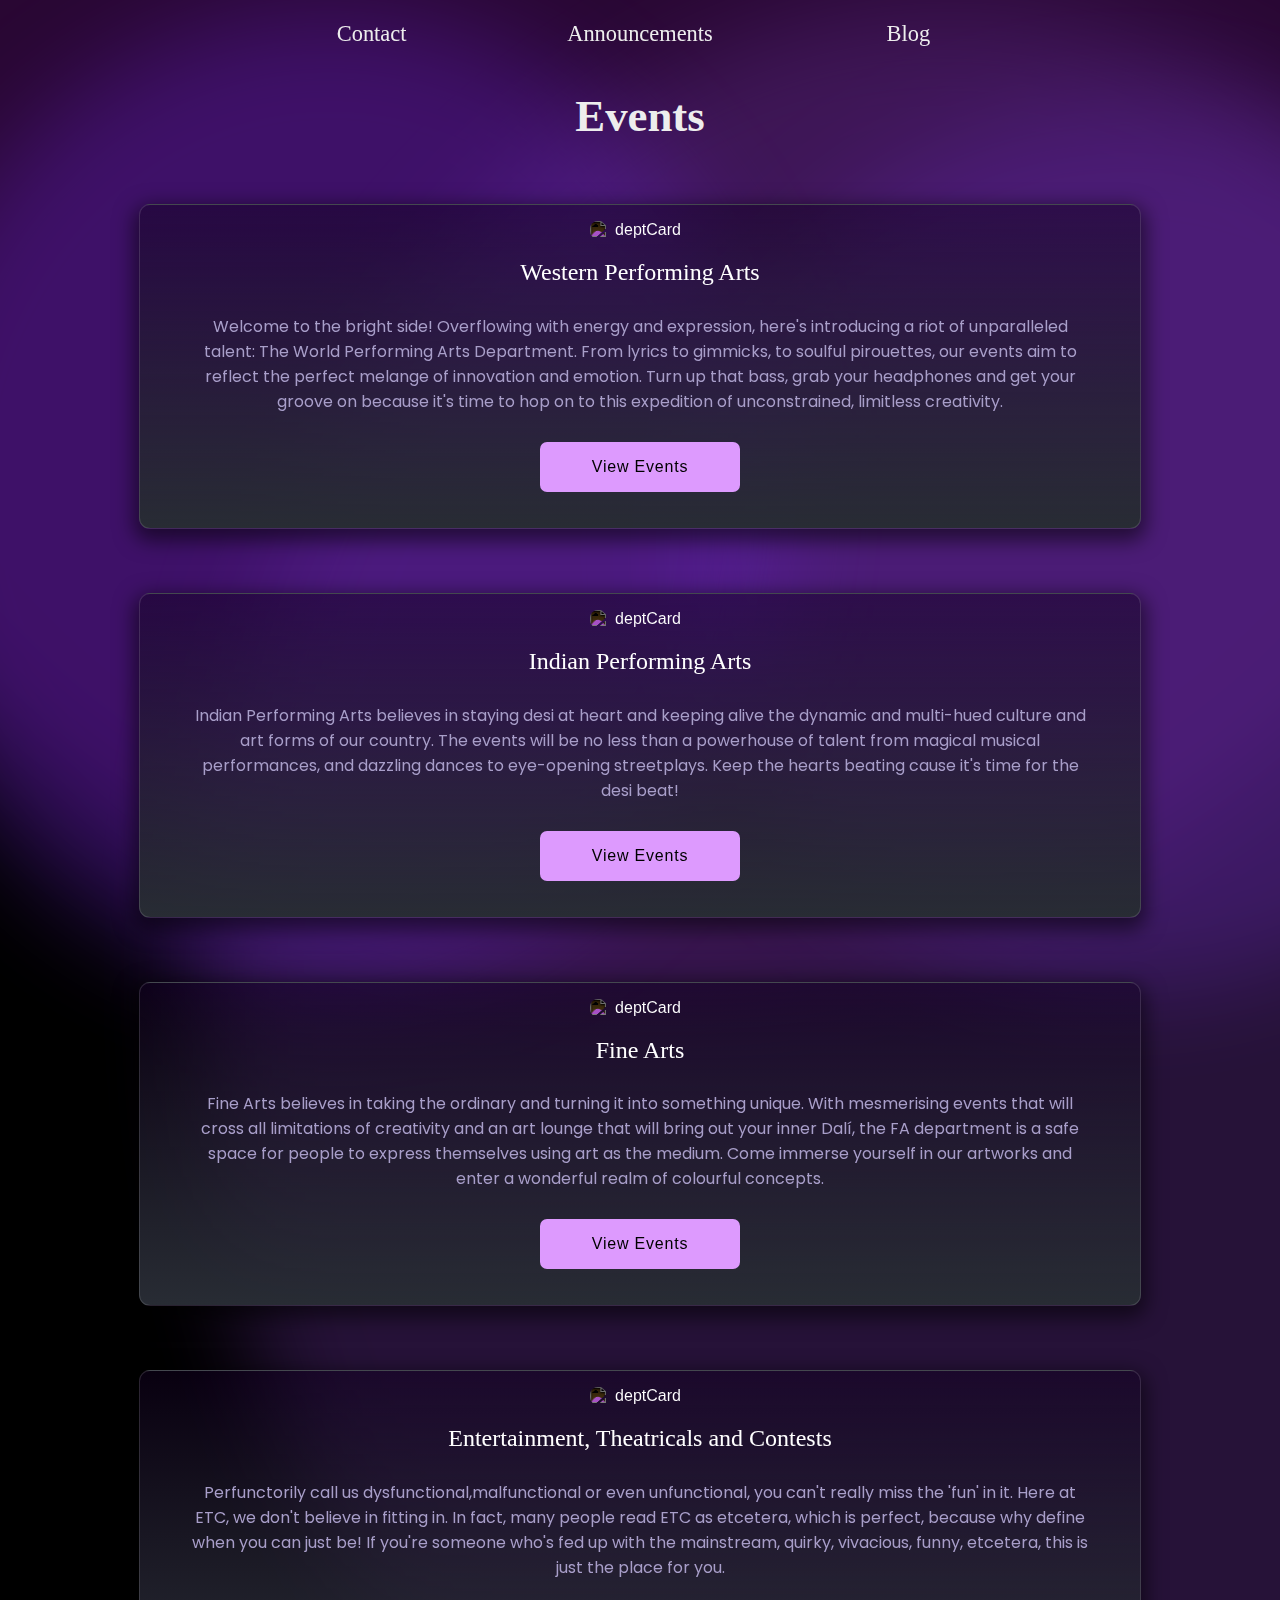
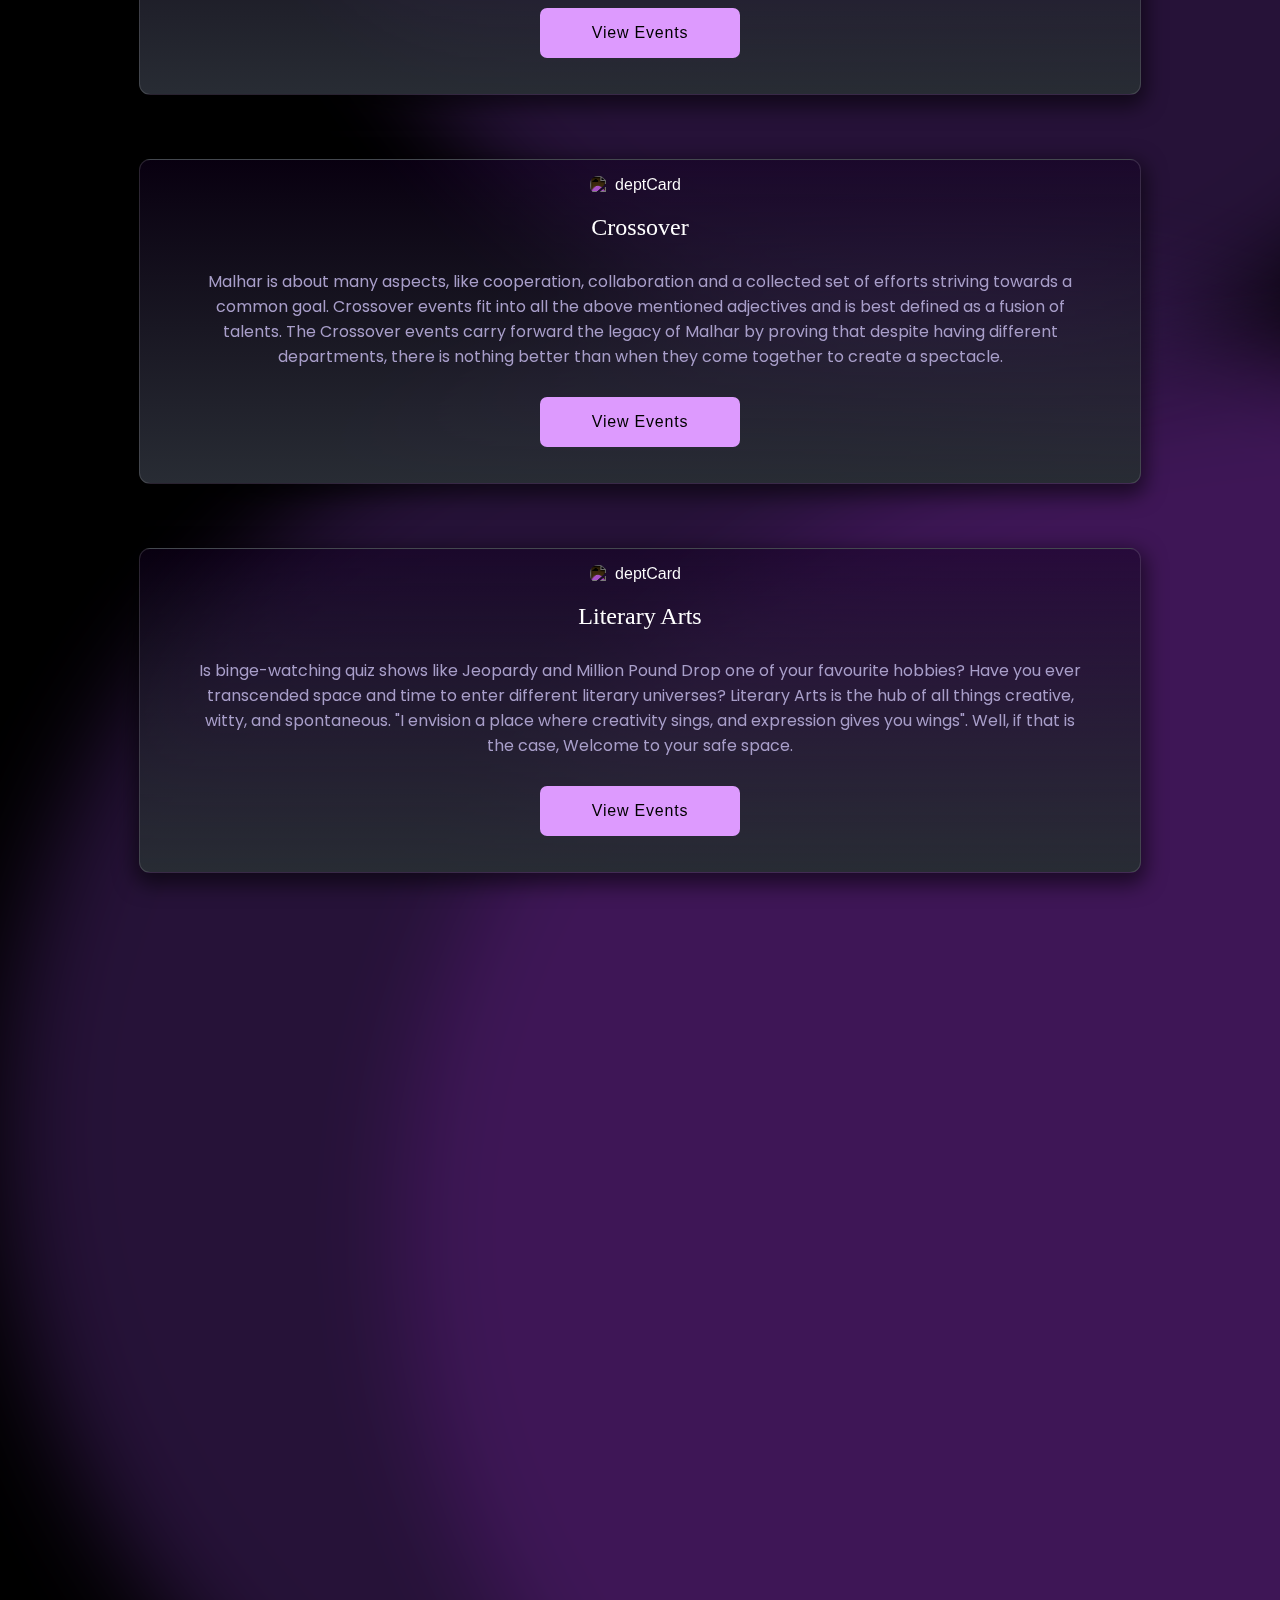
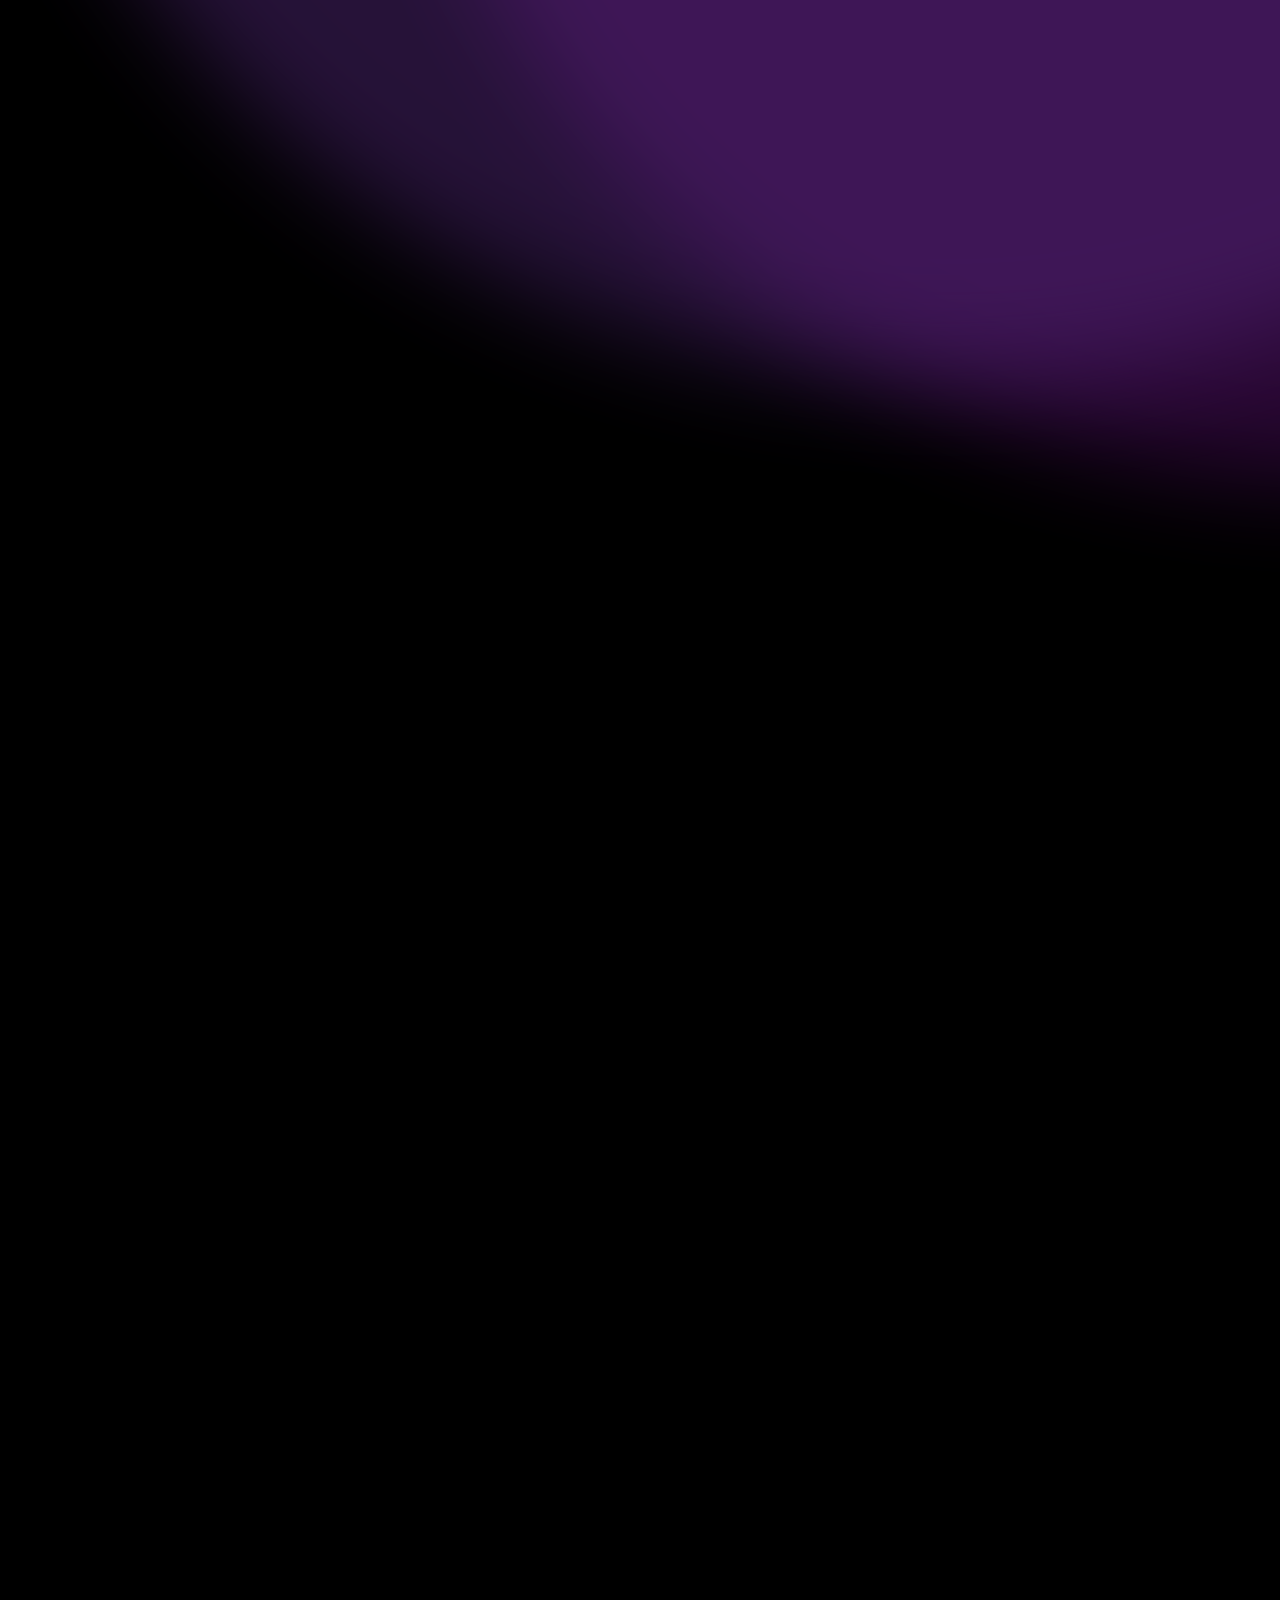
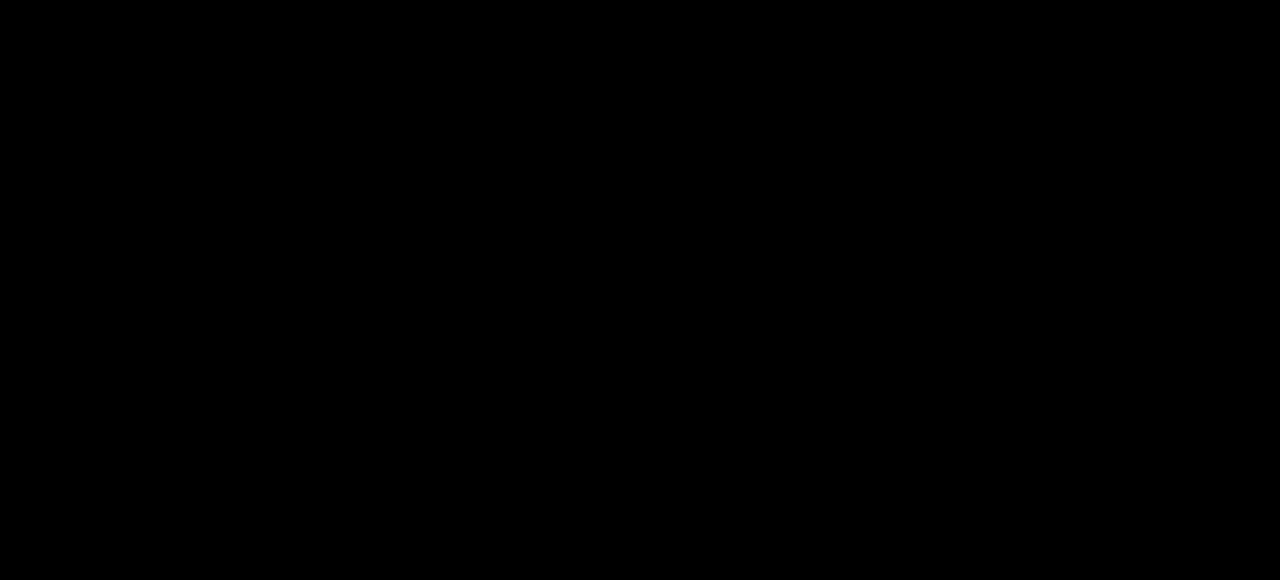
==== index.html @ df9ac98c "change to position" ====
<!DOCTYPE html>
<html lang="en">
  <head>
    <meta charset="UTF-8" />
    <meta name="viewport" content="width=device-width, initial-scale=1.0" />
    <meta http-equiv="X-UA-Compatible" content="IE=edge" />
    <meta name="robots" content="noindex" />
    <meta http-equiv="cache-control" content="no-cache" />
    <meta http-equiv="Pragma" content="no-cache" />
    <meta http-equiv="Expires" content="-1" />
    <meta
      http-equiv="Cache-Control"
      content="no-cache, no-store, must-revalidate"
    />
    <meta name="author" content="Malhar Computers Team" />
    <meta
      name="keywords"
      content="college fest mumbai,
    st.xavier's college malhar,
    annual college fest,
    eye of the storm,
    malhar 2023,
    mumbai festivals, college festivals in Mumbai,
    live performances, mumbai college fest, entertainment and fun, malhar fest"
    />
    <meta
      name="description"
      content="Experience the calm amidst electrifying chaos at Malhar 2023 - Eye of the Storm, the ultimate college fest at St.Xavier's College, Mumbai. Get ready for thrilling events, amazing performances, and unforgettable memories."
    />
    <meta name="og:title" content="Malhar 2023 - Eye Of The Storm" />
    <meta
      name="og:description"
      content="Experience the calm amidst electrifying chaos at Malhar 2023 - Eye of the Storm, the ultimate college fest at St.Xavier's College, Mumbai."
    />
    <meta name="og:url" content="https://www.facebook.com/Malharfest" />
    <meta name="og:site_name" content="https://www.facebook.com/Malharfest" />
    <meta name="og:type" content="website" />
    <meta
      property="og:image"
      content="https://malharfest.in/landing-page/assets/finalfinalfinal.png"
    />

    <title>Malhar Fest 2023 - Eye of the Storm</title>
    <link rel="stylesheet" href="./style.css" />
    <link
      rel="shortcut icon"
      href="./assets/favicon/favicon-32x32.png"
      type="image/x-icon"
    />
    <link
      rel="shortcut icon"
      href="./assets/favicon/favicon.ico"
      type="image/x-icon"
    />

    <link rel="preconnect" href="https://fonts.googleapis.com" />
    <link rel="preconnect" href="https://fonts.gstatic.com" crossorigin />
    <link
      href="https://fonts.googleapis.com/css2?family=Poppins&display=swap"
      rel="stylesheet"
    />

    <style>
      .dept-card-container {
        display: flex;
        flex-direction: column;
        width: 100%;
        align-content: space-evenly;
        justify-content: space-evenly;
        text-align: center;
      }
      .deptCard {
        font-family: Arial, Helvetica, sans-serif;
        user-select: none;
        max-width: 1000px;
        margin: 2rem auto;
        border: 1px solid #ffffff22;
        background-color: #282c34;
        background: linear-gradient(
          0deg,
          #282c34 0%,
          rgba(17, 0, 32, 0.5) 100%
        );
        box-shadow: 0 7px 20px 5px #00000088;
        border-radius: 0.7rem;
        backdrop-filter: blur(2px);
        -webkit-backdrop-filter: blur(2px);
        overflow: hidden;
        transition: 0.5s all;
        text-align: center;
      }

      .deptCard ins {
        text-decoration: none;
      }

      .deptCard h2 {
        font-family: "Myriad Pro Regular", serif;
        color: white;
        font-weight: 400;
        /* height: 50px; */
        z-index: 99;
      }

      .deptCard .main {
        display: flex;
        flex-direction: column;
        width: 90%;
        padding: 1rem;
        text-align: center;
        margin: auto;
      }
      .deptCard .main .deptIcon {
        border-radius: 0.5rem;
        width: 100px;
        height: auto;
        object-fit: cover;
        margin: auto;
        filter: invert();
      }
      .deptCard .main .description {
        z-index: 99;
        margin: 0.5rem 0;
        color: #a89ec9;
        font-family: "Poppins", sans-serif;
        text-decoration: none;
        text-transform: none;
      }

      .deptCard ::before {
        position: fixed;
        content: "";
        box-shadow: 0 0 100px 40px #ffffff08;
        top: -10%;
        left: -100%;
        transform: rotate(-45deg);
        height: 60rem;
        transition: 0.7s all;
      }
      .deptCard:hover {
        border: 1px solid #ffffff44;
        box-shadow: 0 7px 50px 10px #000000aa;
        transform: scale(1.015);
        transform: perspective(1px) translateZ(0);
        backface-visibility: hidden;
        filter: brightness(1.3);
      }

      @media (max-width: 1270px) {
        .dept-card-container {
          flex-direction: column;
        }
        .deptCard {
          max-width: 80%;
        }
        .deptIcon{
          width: 80px;
        }
      }

      .btn {
        background: hsl(var(--hue), 98%, 80%);
        border: none;
        border-radius: 7px;
        cursor: pointer;
        color: black;
        font-family: "Myriad Pro Regular", sans-serif;
        font-size: 1rem;
        letter-spacing: 0.05em;
        overflow: hidden;
        padding: 1rem 1rem;
        min-height: 2rem;
        position: relative;
        align-self: center;
        width: 200px;
        margin: 20px;
      }

      .btn--purple {
        --hue: 280;
      }

      .btn:active,
      .btn:focus {
        outline: 3px solid hsl(calc(var(--hue) + 90), 98%, 80%);
      }
      .btn + .btn {
        margin-top: 2.5em;
      }
      .btn__txt {
        position: relative;
        z-index: 2;
      }
      .btn__bg {
        background: hsl(var(--hueBg), 98%, 80%);
        border-radius: 50%;
        display: block;
        height: 0;
        left: 50%;
        margin: -50% 0 0 -50%;
        padding-top: 100%;
        position: absolute;
        top: 50%;
        width: 100%;
        transform: scale(0);
        transform-origin: 50% 50%;
        transition: transform 0.175s cubic-bezier(0.5, 1, 0.89, 1);
        z-index: 1;
      }
      .btn__bg:nth-of-type(1) {
        --hueBg: calc(var(--hue) - 90);
        transition-delay: 0.1725s;
      }
      .btn__bg:nth-of-type(2) {
        --hueBg: calc(var(--hue) - 180);
        transition-delay: 0.115s;
      }
      .btn__bg:nth-of-type(3) {
        --hueBg: calc(var(--hue) - 270);
        transition-delay: 0.0575s;
      }
      .btn__bg:nth-of-type(4) {
        --hueBg: calc(var(--hue) - 360);
        transition-delay: 0s;
      }
      .btn:hover .btn__bg,
      .btn:focus .btn__bg,
      .btn:active .btn__bg {
        transform: scale(1.5);
        transition: transform 0.35s cubic-bezier(0.11, 0, 0.5, 0);
      }
      .btn:hover .btn__bg:nth-of-type(1),
      .btn:focus .btn__bg:nth-of-type(1),
      .btn:active .btn__bg:nth-of-type(1) {
        transition-delay: 0.115s;
      }
      .btn:hover .btn__bg:nth-of-type(2),
      .btn:focus .btn__bg:nth-of-type(2),
      .btn:active .btn__bg:nth-of-type(2) {
        transition-delay: 0.23s;
      }
      .btn:hover .btn__bg:nth-of-type(3),
      .btn:focus .btn__bg:nth-of-type(3),
      .btn:active .btn__bg:nth-of-type(3) {
        transition-delay: 0.345s;
      }
      .btn:hover .btn__bg:nth-of-type(4),
      .btn:focus .btn__bg:nth-of-type(4),
      .btn:active .btn__bg:nth-of-type(4) {
        transition-delay: 0.46s;
      }
    </style>
  </head>

  <body id="body">
    <h1 class="hh" aria-hidden="true">Malhar Fest 2023 - Eye Of The Storm</h1>
    <div class="animated">
      <!--<div class="one"></div>-->
      <div class="two"></div>
      <div class="two-two>"></div>
      <div class="three"></div>
      <div class="four"></div>
      <div class="seven"></div>
      <div class="five"></div>
      <div class="nine"></div>
      <div class="six"></div>

    </div>
      <nav id="navbar">
        <div class="nav-container">
          <button class="hamburger">
            <span></span>
            <span></span>
            <span></span>
          </button>

          <div class="menu">
            <div class="nav-item">
              <a
                aria-label="Link to Contact Us Page"
                href="../pages/Contact/index.html"
                >Contact</a
              >
            </div>
            <div class="nav-item">
              <a
                href="http://linktr.ee/malharfest"
                aria-label="Link to Announcements Page on Linktree"
                >Announcements</a
              >
            </div>
            <div class="nav-item">
              <a
                href="https://blog.malharfest.in"
                aria-label="Link to Announcements Page on Linktree"
                >Blog</a
              >
            </div>
          </div>

          <div class="mobile-menu">
            <a
              href="../pages/Contact/index.html"
              aria-label="Link to Contact Us Page"
              >Contact</a
            >
            <a
              href="http://linktr.ee/malharfest"
              aria-label="Link to Announcements Page on Linktree"
              >Announcements</a
            >
            <a
              href="https://blog.malharfest.in"
              aria-label="Link to Official Malhar Blog"
              >Blog</a
            >
          </div>
        </div>
      </nav>

      <div class="page-load"></div>

      <div class="main-container fadeIn" id="main-container">
        <h1 class="page-header">Events</h1>

        <div class="dept-card-container">
          <div class="deptCard">
            <div class="main">
              <img
                class="deptIcon"
                src="./assets/depticon1.png"
                alt="deptCard"
              />
              <h2>Western Performing Arts</h2>
              <p class="description">
                Welcome to the bright side! Overflowing with energy and
                expression, here&#39;s introducing a riot of unparalleled talent:
                The World Performing Arts Department. From lyrics to gimmicks, to
                soulful pirouettes, our events aim to reflect the perfect melange
                of innovation and emotion. Turn up that bass, grab your headphones
                and get your groove on because it&#39;s time to hop on to this
                expedition of unconstrained, limitless creativity.
              </p>
              <button type="button" class="btn btn--purple">
                <span class="btn__txt">View Events</span>
                <i class="btn__bg" aria-hidden="true"></i>
                <i class="btn__bg" aria-hidden="true"></i>
                <i class="btn__bg" aria-hidden="true"></i>
                <i class="btn__bg" aria-hidden="true"></i>
              </button>
            </div>
          </div>

          <div class="deptCard">
            <div class="main">
              <img
                class="deptIcon"
                src="./assets/depticon1.png"
                alt="deptCard"
              />
              <h2>Indian Performing Arts</h2>
              <p class="description">
                Indian Performing Arts believes in staying desi at heart and
                keeping alive the dynamic and multi-hued culture and art forms of
                our country. The events will be no less than a powerhouse of
                talent from magical musical performances, and dazzling dances to
                eye-opening streetplays. Keep the hearts beating cause it's time
                for the desi beat!
              </p>
              <button type="button" class="btn btn--purple">
                <span class="btn__txt">View Events</span>
                <i class="btn__bg" aria-hidden="true"></i>
                <i class="btn__bg" aria-hidden="true"></i>
                <i class="btn__bg" aria-hidden="true"></i>
                <i class="btn__bg" aria-hidden="true"></i>
              </button>
            </div>
          </div>
          <!-- </div>

        <div class="dept-card-container"> -->
          <div class="deptCard">
            <div class="main">
              <img
                class="deptIcon"
                src="./assets/depticon1.png"
                alt="deptCard"
              />
              <h2>Fine Arts</h2>
              <p class="description">
                Fine Arts believes in taking the ordinary and turning it into
                something unique. With mesmerising events that will cross all
                limitations of creativity and an art lounge that will bring out
                your inner Dalí, the FA department is a safe space for people to
                express themselves using art as the medium. Come immerse yourself
                in our artworks and enter a wonderful realm of colourful concepts.
              </p>
              <button type="button" class="btn btn--purple">
                <span class="btn__txt">View Events</span>
                <i class="btn__bg" aria-hidden="true"></i>
                <i class="btn__bg" aria-hidden="true"></i>
                <i class="btn__bg" aria-hidden="true"></i>
                <i class="btn__bg" aria-hidden="true"></i>
              </button>
            </div>
          </div>
          <div class="deptCard">
            <div class="main">
              <img
                class="deptIcon"
                src="./assets/depticon1.png"
                alt="deptCard"
              />
              <h2>Entertainment, Theatricals and Contests</h2>
              <p class="description">
                Perfunctorily call us dysfunctional,malfunctional or even
                unfunctional, you can&#39;t really miss the &#39;fun&#39; in it.
                Here at ETC, we don&#39;t believe in fitting in. In fact, many
                people read ETC as etcetera, which is perfect, because why define
                when you can just be! If you&#39;re someone who&#39;s fed up with
                the mainstream, quirky, vivacious, funny, etcetera, this is just
                the place for you.
              </p>
              <button type="button" class="btn btn--purple">
                <span class="btn__txt">View Events</span>
                <i class="btn__bg" aria-hidden="true"></i>
                <i class="btn__bg" aria-hidden="true"></i>
                <i class="btn__bg" aria-hidden="true"></i>
                <i class="btn__bg" aria-hidden="true"></i>
              </button>
            </div>
          </div>
          <!-- </div>

        <div class="dept-card-container"> -->
          <div class="deptCard">
            <div class="main">
              <img
                class="deptIcon"
                src="./assets/depticon1.png"
                alt="deptCard"
              />
              <h2>Crossover</h2>
              <p class="description">
                Malhar is about many aspects, like cooperation, collaboration and
                a collected set of efforts striving towards a common goal.
                Crossover events fit into all the above mentioned adjectives and
                is best defined as a fusion of talents. The Crossover events carry
                forward the legacy of Malhar by proving that despite having
                different departments, there is nothing better than when they come
                together to create a spectacle.
              </p>
              <button type="button" class="btn btn--purple">
                <span class="btn__txt">View Events</span>
                <i class="btn__bg" aria-hidden="true"></i>
                <i class="btn__bg" aria-hidden="true"></i>
                <i class="btn__bg" aria-hidden="true"></i>
                <i class="btn__bg" aria-hidden="true"></i>
              </button>
            </div>
          </div>

          <div class="deptCard">
            <div class="main">
              <img
                class="deptIcon"
                src="./assets/depticon1.png"
                alt="deptCard"
              />
              <h2>Literary Arts</h2>
              <p class="description">
                Is binge-watching quiz shows like Jeopardy and Million Pound Drop
                one of your favourite hobbies? Have you ever transcended space and
                time to enter different literary universes? Literary Arts is the
                hub of all things creative, witty, and spontaneous. "I envision a
                place where creativity sings, and expression gives you wings".
                Well, if that is the case, Welcome to your safe space.
              </p>
              <button type="button" class="btn btn--purple">
                <span class="btn__txt">View Events</span>
                <i class="btn__bg" aria-hidden="true"></i>
                <i class="btn__bg" aria-hidden="true"></i>
                <i class="btn__bg" aria-hidden="true"></i>
                <i class="btn__bg" aria-hidden="true"></i>
              </button>
            </div>
          </div>
        </div>
      </div>
    </div>

    <script src="./nav.js"></script>
  </body>
</html>
---- style.css ----
@font-face {
  font-family: "Myriad Pro Regular";
  font-style: normal;
  font-weight: normal;
  src: local("Myriad Pro Regular"),
    url("./assets/fonts/myriadpro/MYRIADPRO-REGULAR.woff") format("woff");
}

@font-face {
  font-family: "Myriad Pro Bold";
  font-style: normal;
  font-weight: normal;
  src: local("Myriad Pro Bold"),
    url("./assets/fonts/myriadpro/MYRIADPRO-BOLD.woff") format("woff");
}

@font-face {
  font-family: "Helvetica";
  font-style: normal;
  font-weight: normal;
  src: local("Helvetica"),
    url("./assets/fonts/Helvetica-Font/Helvetica.ttf") format("ttf");
}

:root {
  --primary: #b084bc;
  --light: #ededed;
  --dark: #1f1f1f;
}

html {
  margin: 0px;
  -webkit-tap-highlight-color: rgba(0, 0, 0, 0);
}

body {
  display: flex;
  flex-direction: column;
  min-height: 100vh;
  margin: 0px;
  background-color: black;
  -webkit-animation-delay: 4s;
  -moz-animation-delay: 4s;
  animation-delay: 4s;
  animation: fadeInAnimation ease 3s;
  animation-iteration-count: 1;
  animation-fill-mode: forwards;
  overflow-x: hidden;
}

.hh {
  position: absolute;
  font-size: 0;
  width: 1px;
  height: 1px;
  overflow: hidden;
  clip: rect(1px, 1px, 1px, 1px);
  white-space: nowrap;
}

.nav-container {
  max-width: 1300px;
  margin: 0 auto;
  display: flex;
  align-items: center;
  justify-content: center;
  
}

.nav-active {
  background-color: var(--dark);
  box-shadow: 5px -1px 12px -5px grey;
}

nav {
  position: fixed;
  top: 0;
  left: 0;
  right: 0;
  z-index: 1000;
  background-color: transparent;
  padding: 16px 32px 40px 32px;
  font-family: "Myriad Pro Regular", serif;
  font-size: 1.4rem;
  transition: 0.3s ease-in-out;
}

.hamburger {
  display: block;
  position: absolute;
  top: 16px;
  left: 13px;
  z-index: 100000000;
  user-select: none;
  appearance: none;
  border: none;
  outline: none;
  background: none;
  cursor: pointer;
}

.hamburger span {
  display: block;
  width: 33px;
  height: 4px;
  margin-bottom: 5px;
  position: relative;
  background-color: var(--light);
  border-radius: 6px;
  z-index: 1;
  transform-origin: 0, 0;
  transition: 0.3s;
}

.hamburger:hover span:nth-child(2) {
  transform: translateX(10px);
  background-color: var(--primary);
}

.hamburger.is-active span:nth-child(1) {
  transform: translate(-2px, 21px) rotate(45deg);
}

.hamburger.is-active span:nth-child(3) {
  transform: translate(-3px, 3px) rotate(-45deg);
}

.hamburger.is-active span:nth-child(2) {
  opacity: 0;
  transform: translateX(15px);
}

.hamburger.is-active:hover span {
  background-color: var(--primary);
}

.menu {
  display: none;
  flex: 0.7 1 0%;
  justify-content: space-evenly;
  margin: 5px -16px;
}

.menu a {
  color: var(--light);
  margin: 0 0px;
  text-align: center;
  width: fit-content;
  text-decoration: none;
  transition: 0.4s;
  padding: 12px 0px;
  border-bottom: transparent solid 2px;
}

.nav-item {
  width: 200px;
  text-align: center;
}

.menu a.is-active,
.menu a:hover {
  color: #ffb9f6;
  font-size: 1.45rem;
  font-weight: bold;
  border-bottom: #ffb9f6 solid 2px;
}

.mobile-menu {
  position: fixed;
  top: 0;
  left: 0;
  width: 100%;
  min-height: 100vh;
  z-index: 100000;
  padding-top: 5rem;
  opacity: 0;
  transform: translateY(-100%);
  background-color: #000000e6;
  color: #fff;
  transition: 0.2s;
}

.mobile-menu.is-open {
  opacity: 1;
  transform: translateY(0);
}

.mobile-menu a {
  display: block;
  padding: 1rem;
  color: #fff;
  text-align: center;
  text-decoration: none;
  font-size: 1.5rem;
  transition: 0.3s;
}

.mobile-menu a:hover {
  color: #eaaed0;
  font-size: 1.55rem;
  font-weight: bold;
}

@media (min-width: 970px) {
  .mobile-menu,
  .hamburger {
    display: none;
  }
  .menu {
    display: flex;
  }
  nav{
    padding: 16px 32px 20px 32px;
  }
}

.main-container {
  position: absolute;
  display: flex;
  flex-direction: column;
  justify-content: space-between;
  align-items: center;
  min-width: 100%;
  min-height: fit-content;
  -webkit-animation-duration: 1.5s;
  animation-duration: 1.5s;
  animation-fill-mode: both;
  -webkit-animation-fill-mode: both;
  margin: auto;
  margin-top: 60px;
}

.page-header {
  font-family: "Myriad Pro Regular", serif;
  font-size: 2.8rem;
  color: var(--light);
  position: relative;
  top: 0px;
}

img {
  user-select: none;
  pointer-events: none;
}

.fadeIn {
  -webkit-animation-name: fadeIn;
  animation-name: fadeIn;
}

@media (max-width: 800px) {
}

@media (max-width: 660px) {
}

@media (max-width: 380px) {
}

@media (max-width: 290px) {
}

@-webkit-keyframes fadeIn {
  from {
    opacity: 0;
    -webkit-transform: translate3d(0, 100%, 0);
    transform: translate3d(0, 100%, 0);
  }
  to {
    opacity: 1;
    -webkit-transform: none;
    transform: none;
  }
}

@keyframes fadeIn {
  from {
    opacity: 0;
    -webkit-transform: translate3d(0, 5%, 0);
    transform: translate3d(0, 5%, 0);
  }
  to {
    opacity: 1;
    -webkit-transform: none;
    transform: none;
  }
}

@keyframes fadeInAnimation {
  0% {
    opacity: 0;
  }
  100% {
    opacity: 1;
  }
}



@keyframes fly {
  100% {
    transform: rotate(2turn) translate(200px) rotate(-2turn);
    -webkit-transform: rotate(2turn) translate(200px) rotate(-2turn);
    -moz-transform: rotate(2turn) translate(200px) rotate(-2turn);
    -ms-transform: rotate(2turn) translate(200px) rotate(-2turn);
    -o-transform: rotate(2turn) translate(200px) rotate(-2turn);
}
}
@keyframes flyPlus {
  100% {
    transform: rotate(-2turn) translate(200px) rotate(2turn);
    -webkit-transform: rotate(-2turn) translate(200px) rotate(2turn);
    -moz-transform: rotate(-2turn) translate(200px) rotate(2turn);
    -ms-transform: rotate(-2turn) translate(200px) rotate(2turn);
    -o-transform: rotate(-2turn) translate(200px) rotate(2turn);
}
}

.animated .one {
  border-radius: 100%;
  width: 900px;
  height: 900px;
  top: 15;
  right: 400;
  background-color: #a960ee;
  left: -180px;
  top: -7000px;
  z-index: 1;
  animation: fly 18s linear infinite;
  transform: rotate(0) translate(89px) rotate(0);
  filter: blur(90px);
  opacity: 0.4;
  -webkit-filter: blur(50px);
  
}

.animated .two {
  border-radius: 100%;
  width: 1850px;
  height: 1650px;
  bottom: -80px;
  right: -100px;
  background-color: #66127f;
  animation: flyPlus 17s linear infinite;
  -webkit-animation: flyPlus 17s linear infinite;
  transform: rotate(0) translate(200px) rotate(0);
  -webkit-transform: rotate(0) translate(200px) rotate(0);
  -moz-transform: rotate(0) translate(200px) rotate(0);
  -ms-transform: rotate(0) translate(200px) rotate(0);
  -o-transform: rotate(0) translate(200px) rotate(0);
  filter: blur(90px);
  opacity: 0.4;
  -webkit-filter: blur(50px);
  position: absolute;
}



.animated .three {
  border-radius: 100%;
  width: 900px;
  height: 880px;
  bottom: -90px;
  right: -100px;
  background-color: #5f20b8;
  animation: flyPlus 90s linear infinite;
  -webkit-animation: flyPlus 10s linear infinite;
  transform: rotate(0) translate(200px) rotate(0);
  -webkit-transform: rotate(0) translate(200px) rotate(0);
  -moz-transform: rotate(0) translate(200px) rotate(0);
  -ms-transform: rotate(0) translate(200px) rotate(0);
  -o-transform: rotate(0) translate(200px) rotate(0);
  filter: blur(90px);
  opacity: 0.4;
  -webkit-filter: blur(50px);
  position: absolute;
}


.animated .five{
  border-radius: 100%;
  width: 1900px;
  height: 1700px;
  margin: auto;
  bottom: 0;
  right: 90;
  background-color: #66127f;
  animation: flyPlus 65s linear infinite;
  -webkit-animation: flyPlus 34s linear infinite;
  transform: rotate(0) translate(400px) rotate(0);
  -webkit-transform: rotate(0) translate(400px) rotate(0);
  -moz-transform: rotate(0) translate(400px) rotate(0);
  -ms-transform: rotate(0) translate(200px) rotate(0);
  -o-transform: rotate(0) translate(200px) rotate(0);
  filter: blur(90px);
  opacity: 0.4;
  -webkit-filter: blur(50px);
}

.animated .nine{
  border-radius: 100%;
  width: 1900px;
  height: 1700px;
  margin: auto;
  bottom: 0;
  right: 90;
  background-color: #5f2e8c;
  animation: flyPlus 59s linear infinite;
  -webkit-animation: flyPlus 34s linear infinite;
  transform: rotate(0) translate(400px) rotate(0);
  -webkit-transform: rotate(0) translate(400px) rotate(0);
  -moz-transform: rotate(0) translate(400px) rotate(0);
  -ms-transform: rotate(0) translate(500px) rotate(0);
  -o-transform: rotate(0) translate(200px) rotate(0);
  filter: blur(90px);
  opacity: 0.4;
  -webkit-filter: blur(50px);
  position: relative;
  right: 400px;
  bottom: 1800px;
}


.animated .four {
  border-radius: 100%;
  width: 1500px;
  height: 1980px;
  bottom: 90px;
  right: 100px;
  background-color: #5f2e8c;
  animation: flyPlus 10s linear infinite;
  -webkit-animation: flyPlus 10s linear infinite;
  transform: rotate(0) translate(200px) rotate(0);
  -webkit-transform: rotate(0) translate(200px) rotate(0);
  -moz-transform: rotate(0) translate(200px) rotate(0);
  -ms-transform: rotate(0) translate(200px) rotate(0);
  -o-transform: rotate(0) translate(200px) rotate(0);
  filter: blur(90px);
  opacity: 0.4;
  -webkit-filter: blur(50px);
}
/*
.animated .six {
  width: 700px;
  height: 400px;
  background-color: #890abf;
  bottom: -30px;
  top:34px;
  filter: blur(90px);
  opacity: 0.4;
  -webkit-filter: blur(50px)
}
*/
.animated .two-two{
  width: 900px;
  height: 500px;
  background-color: #890abf;
  bottom: -30px;
  top:34px;
  filter: blur(90px);
  opacity: 0.4;
  -webkit-filter: blur(50px);
  position: absolute;
}

.animated .seven {
  border-radius: 100%;
  width: 900px;
  height: 980px;
  bottom: -90px;
  right: -100px;
  background-color: #5f20b8;
  animation: flyPlus 10s linear infinite;
  -webkit-animation: flyPlus 10s linear infinite;
  transform: rotate(0) translate(200px) rotate(0);
  -webkit-transform: rotate(0) translate(200px) rotate(0);
  -moz-transform: rotate(0) translate(200px) rotate(0);
  -ms-transform: rotate(0) translate(200px) rotate(0);
  -o-transform: rotate(0) translate(200px) rotate(0);
  filter: blur(90px);
  opacity: 0.4;
  -webkit-filter: blur(50px);
  position: absolute;
  top: auto;
  right: 700px;
}
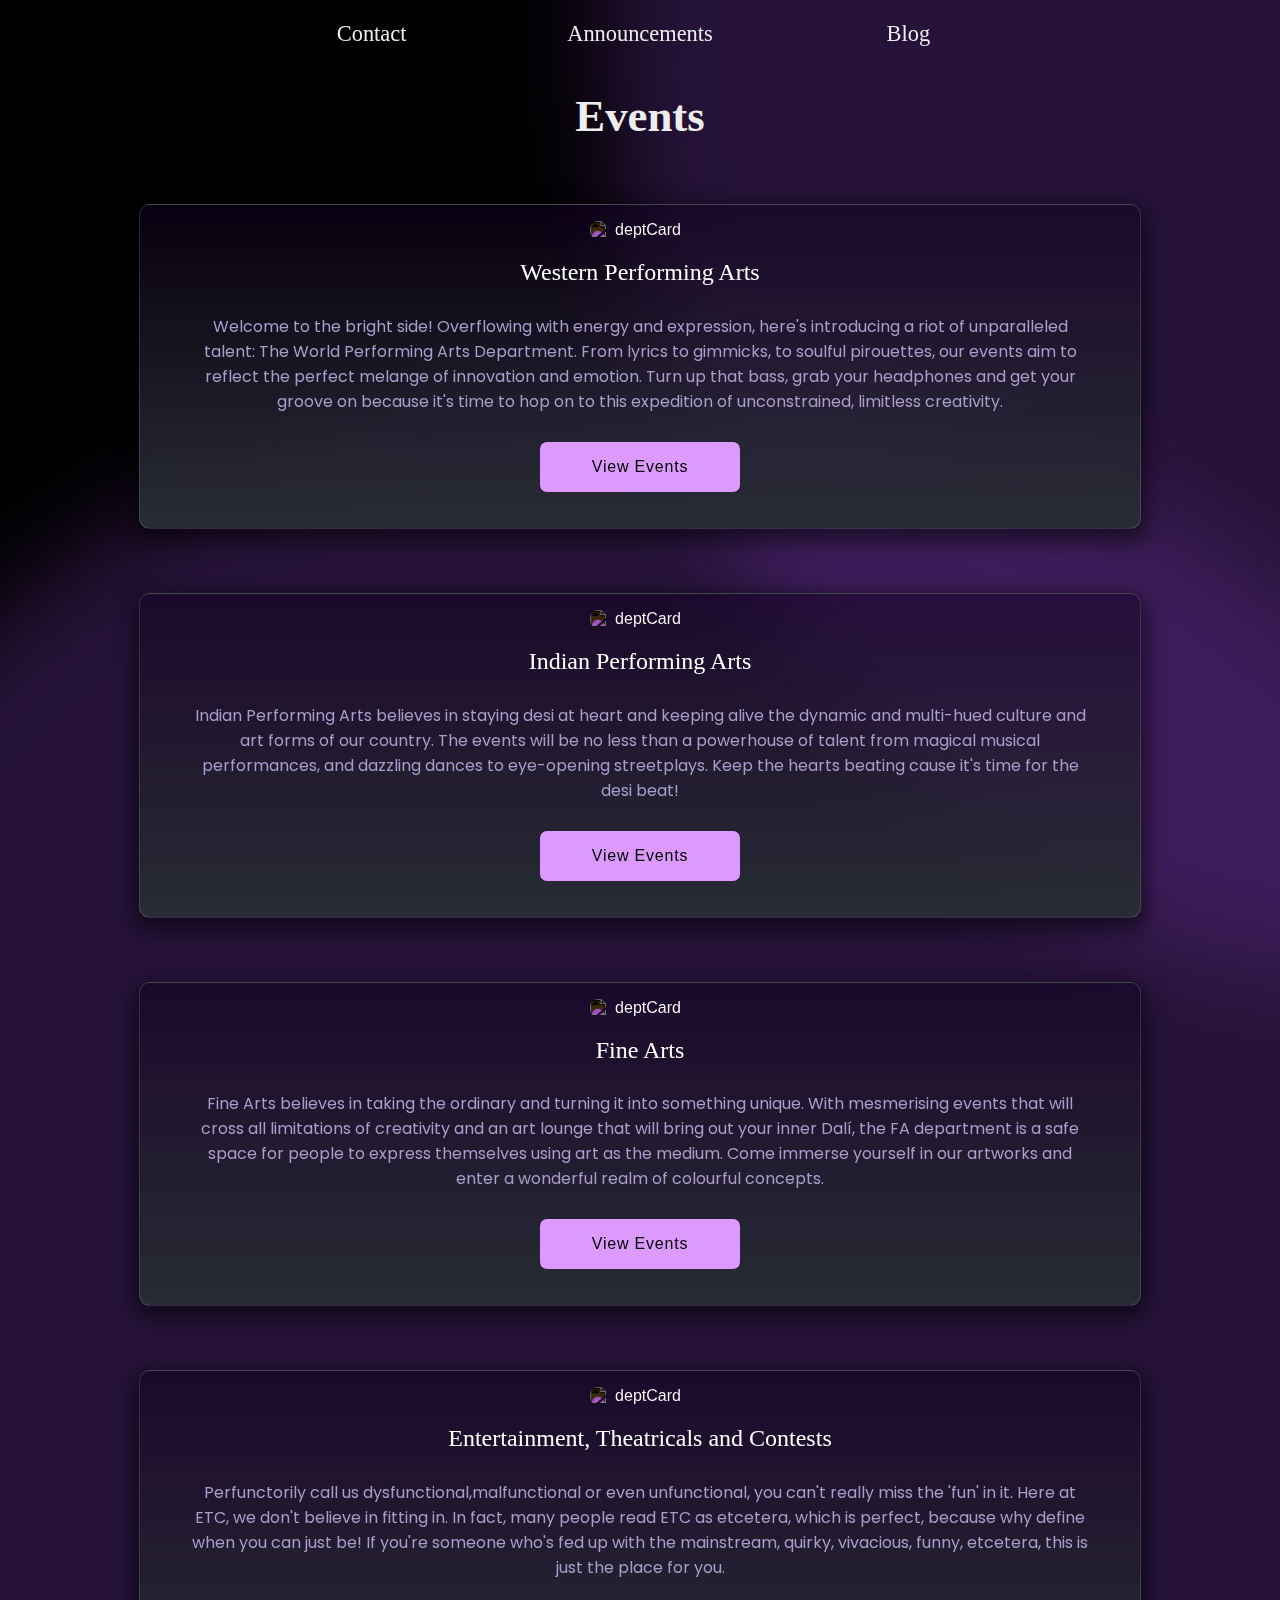
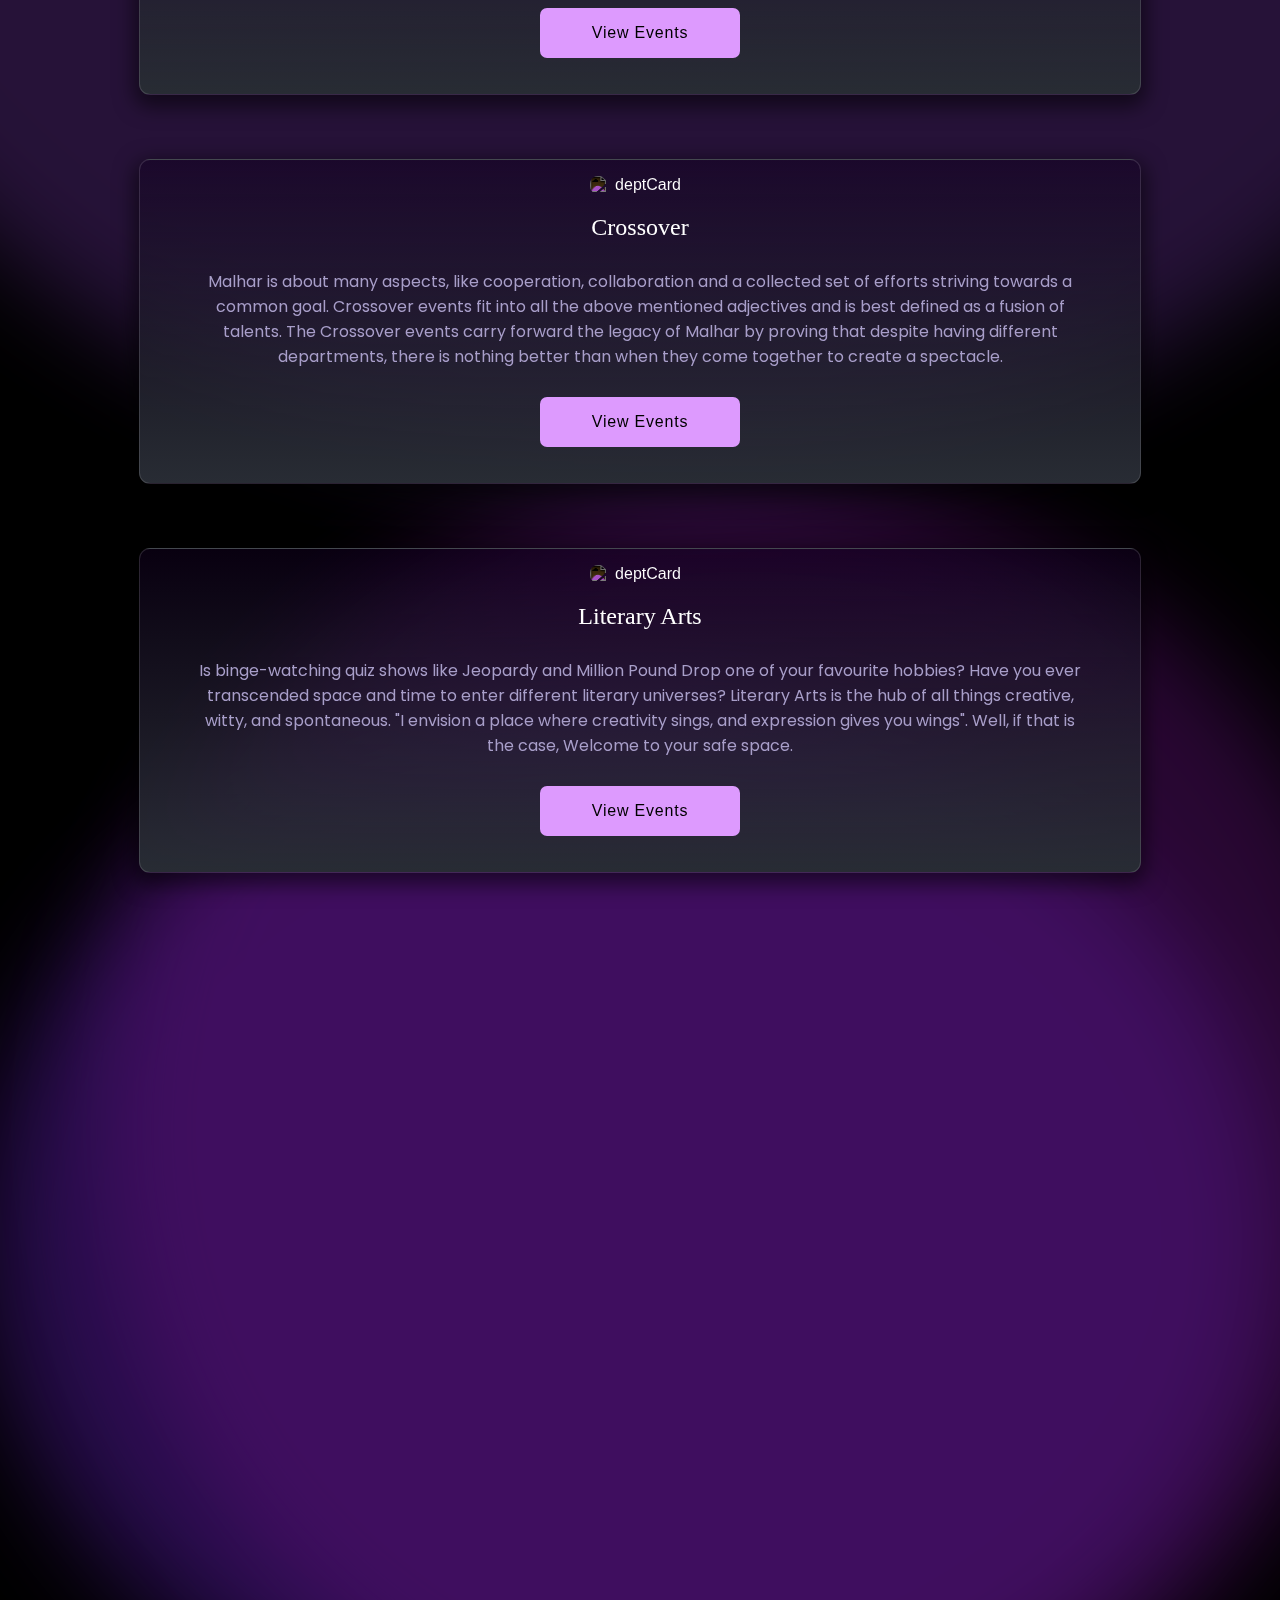
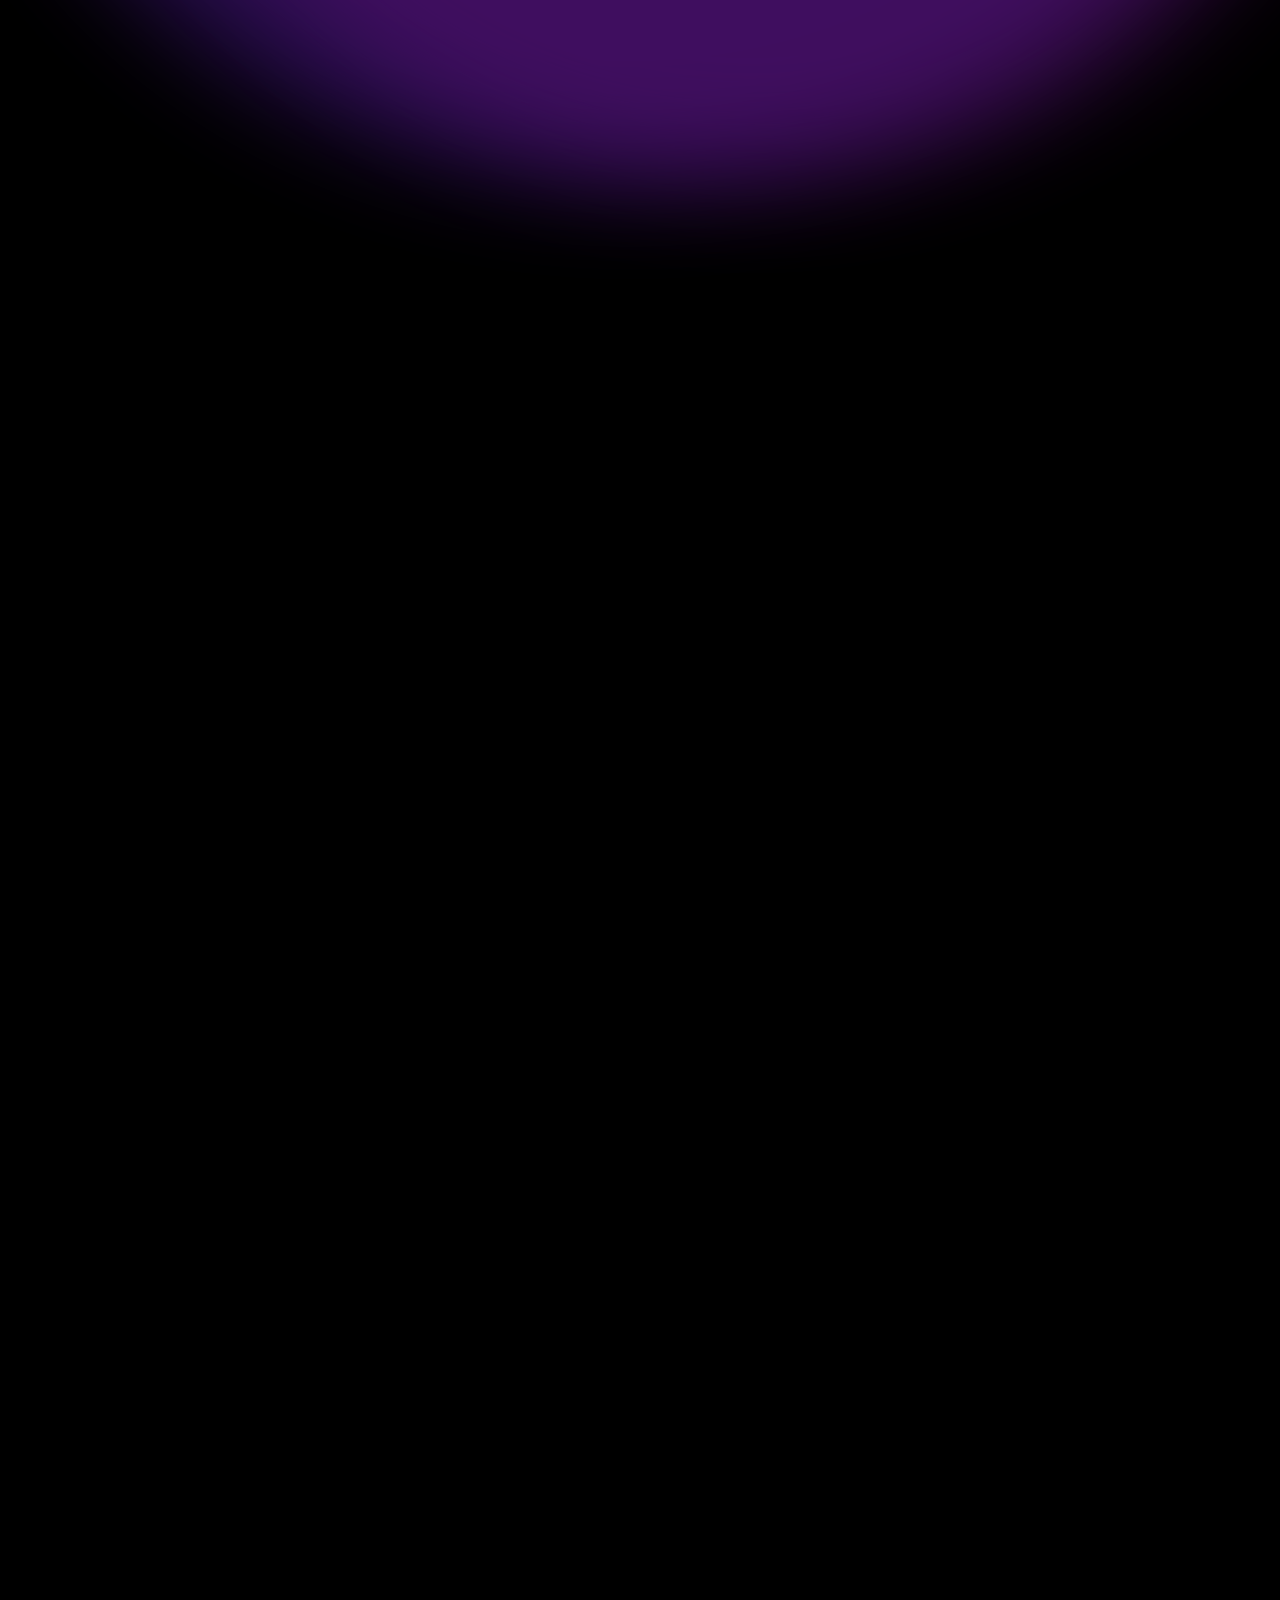
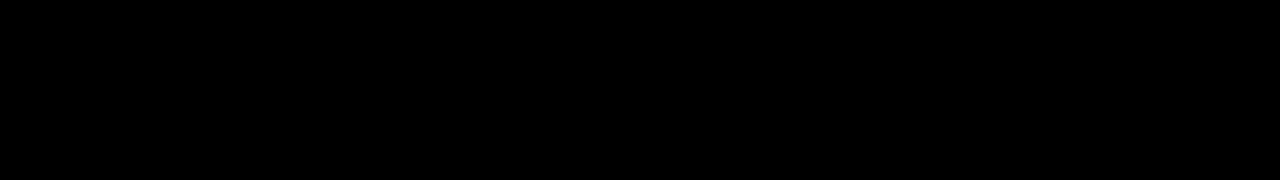
==== commit c21acbcd: "changes to background" ====
--- a/index.html
+++ b/index.html
@@ -255,9 +255,8 @@
   <body id="body">
     <h1 class="hh" aria-hidden="true">Malhar Fest 2023 - Eye Of The Storm</h1>
     <div class="animated">
-      <!--<div class="one"></div>-->
+      <div class="one"></div>
       <div class="two"></div>
-      <div class="two-two>"></div>
       <div class="three"></div>
       <div class="four"></div>
       <div class="seven"></div>
--- a/style.css
+++ b/style.css
@@ -315,15 +315,13 @@
     -o-transform: rotate(-2turn) translate(200px) rotate(2turn);
 }
 }
-
+/*
 .animated .one {
   border-radius: 100%;
-  width: 900px;
-  height: 900px;
+  width: 1300px;
+  height: 1000px;
   top: 15;
-  right: 400;
   background-color: #a960ee;
-  left: -180px;
   top: -7000px;
   z-index: 1;
   animation: fly 18s linear infinite;
@@ -331,13 +329,14 @@
   filter: blur(90px);
   opacity: 0.4;
   -webkit-filter: blur(50px);
-  
+  position: relative;
+  bottom: 500px;
 }
 
 .animated .two {
   border-radius: 100%;
-  width: 1850px;
-  height: 1650px;
+  width: 1000px;
+  height: 1000px;
   bottom: -80px;
   right: -100px;
   background-color: #66127f;
@@ -353,7 +352,7 @@
   -webkit-filter: blur(50px);
   position: absolute;
 }
-
+*//*
 
 
 .animated .three {
@@ -374,17 +373,21 @@
   opacity: 0.4;
   -webkit-filter: blur(50px);
   position: absolute;
-}
-
-
+  position: relative;
+  top: 1000px;
+  right: -800px;
+}
+
+*/
 .animated .five{
   border-radius: 100%;
-  width: 1900px;
-  height: 1700px;
+  width: 1300px;
+  height: 1300px;
   margin: auto;
   bottom: 0;
   right: 90;
   background-color: #66127f;
+  /*background-color: chartreuse;*/
   animation: flyPlus 65s linear infinite;
   -webkit-animation: flyPlus 34s linear infinite;
   transform: rotate(0) translate(400px) rotate(0);
@@ -395,6 +398,9 @@
   filter: blur(90px);
   opacity: 0.4;
   -webkit-filter: blur(50px);
+  position: relative;
+  right: 300px;
+  top: 100px;
 }
 
 .animated .nine{
@@ -416,8 +422,8 @@
   opacity: 0.4;
   -webkit-filter: blur(50px);
   position: relative;
-  right: 400px;
-  bottom: 1800px;
+  right: 700px;
+  bottom: 2900px;
 }
 
 
@@ -428,8 +434,8 @@
   bottom: 90px;
   right: 100px;
   background-color: #5f2e8c;
-  animation: flyPlus 10s linear infinite;
-  -webkit-animation: flyPlus 10s linear infinite;
+  animation: flyPlus 50s linear infinite;
+  -webkit-animation: flyPlus 70s linear infinite;
   transform: rotate(0) translate(200px) rotate(0);
   -webkit-transform: rotate(0) translate(200px) rotate(0);
   -moz-transform: rotate(0) translate(200px) rotate(0);
@@ -438,7 +444,12 @@
   filter: blur(90px);
   opacity: 0.4;
   -webkit-filter: blur(50px);
-}
+  position: relative;
+  bottom: 1000px;
+  left: 400px ;
+}
+
+
 /*
 .animated .six {
   width: 700px;
@@ -451,27 +462,17 @@
   -webkit-filter: blur(50px)
 }
 */
-.animated .two-two{
-  width: 900px;
-  height: 500px;
-  background-color: #890abf;
-  bottom: -30px;
-  top:34px;
-  filter: blur(90px);
-  opacity: 0.4;
-  -webkit-filter: blur(50px);
-  position: absolute;
-}
 
 .animated .seven {
   border-radius: 100%;
-  width: 900px;
-  height: 980px;
+  width: 1300px;
+  height: 1080px;
   bottom: -90px;
   right: -100px;
   background-color: #5f20b8;
-  animation: flyPlus 10s linear infinite;
-  -webkit-animation: flyPlus 10s linear infinite;
+  /*background-color: crimson;*/
+  animation: flyPlus 39s linear infinite;
+  -webkit-animation: flyPlus 13s linear infinite;
   transform: rotate(0) translate(200px) rotate(0);
   -webkit-transform: rotate(0) translate(200px) rotate(0);
   -moz-transform: rotate(0) translate(200px) rotate(0);
@@ -481,6 +482,7 @@
   opacity: 0.4;
   -webkit-filter: blur(50px);
   position: absolute;
-  top: auto;
-  right: 700px;
+  top: 2300px;
+  overflow-y: hidden;
+  right: 200px;
 }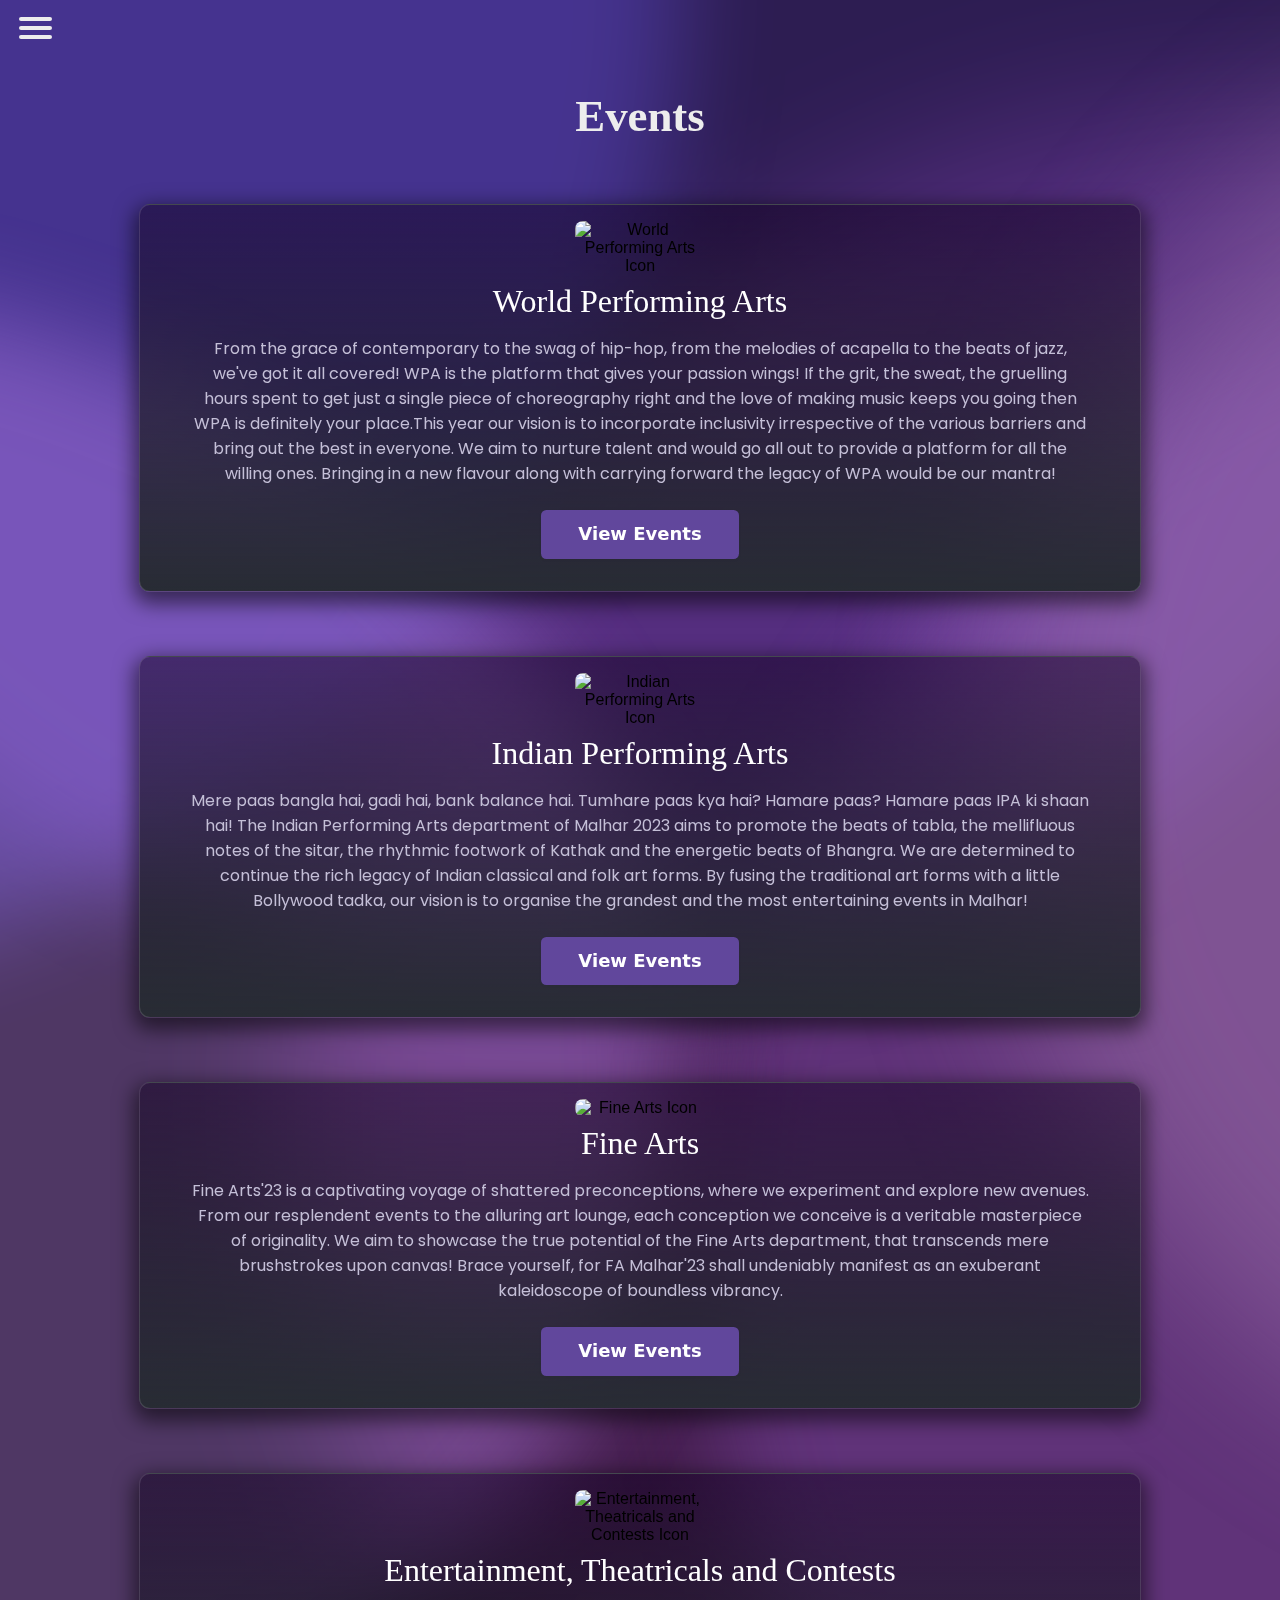
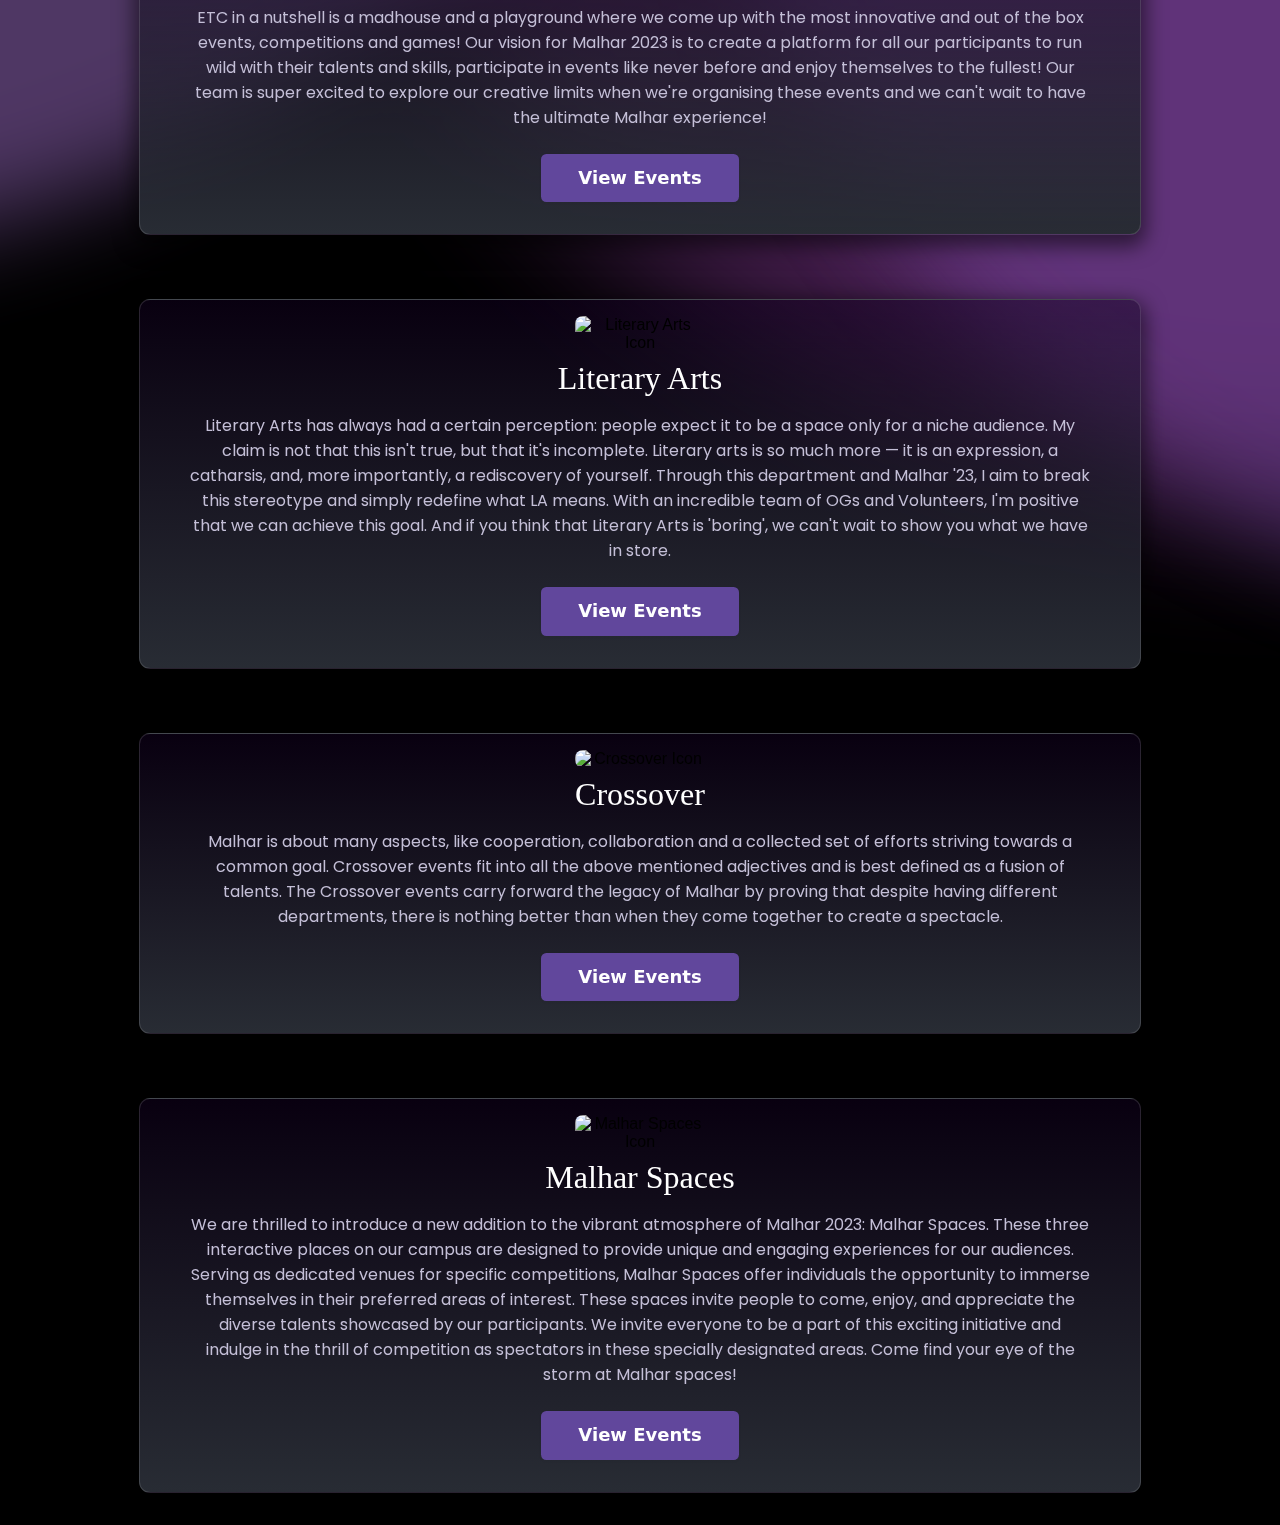
==== commit 7d204a59: "small fixes" ====
--- a/index.html
+++ b/index.html
@@ -1,4 +1,4 @@
-  <!DOCTYPE html>
+<!DOCTYPE html>
 <html lang="en">
   <head>
     <meta charset="UTF-8" />
@@ -27,7 +27,7 @@
       name="description"
       content="Experience the calm amidst electrifying chaos at Malhar 2023 - Eye of the Storm, the ultimate college fest at St.Xavier's College, Mumbai. Get ready for thrilling events, amazing performances, and unforgettable memories."
     />
-    <meta name="og:title" content="Malhar 2023 - Eye Of The Storm" />
+    <meta name="og:title" content="Malhar Fest 2023 - Events" />
     <meta
       name="og:description"
       content="Experience the calm amidst electrifying chaos at Malhar 2023 - Eye of the Storm, the ultimate college fest at St.Xavier's College, Mumbai."
@@ -40,8 +40,9 @@
       content="https://malharfest.in/landing-page/assets/finalfinalfinal.png"
     />
 
-    <title>Malhar Fest 2023 - Eye of the Storm</title>
+    <title>Malhar Fest 2023 - Events</title>
     <link rel="stylesheet" href="./style.css" />
+    <link rel="stylesheet" href="./cards.css" />
     <link
       rel="shortcut icon"
       href="./assets/favicon/favicon-32x32.png"
@@ -59,201 +60,10 @@
       href="https://fonts.googleapis.com/css2?family=Poppins&display=swap"
       rel="stylesheet"
     />
-
-    <style>
-      .dept-card-container {
-        display: flex;
-        flex-direction: column;
-        width: 100%;
-        align-content: space-evenly;
-        justify-content: space-evenly;
-        text-align: center;
-      }
-      .deptCard {
-        font-family: Arial, Helvetica, sans-serif;
-        user-select: none;
-        max-width: 1000px;
-        margin: 2rem auto;
-        border: 1px solid #ffffff22;
-        background-color: #282c34;
-        background: linear-gradient(
-          0deg,
-          #282c34 0%,
-          rgba(17, 0, 32, 0.5) 100%
-        );
-        box-shadow: 0 7px 20px 5px #00000088;
-        border-radius: 0.7rem;
-        backdrop-filter: blur(2px);
-        -webkit-backdrop-filter: blur(2px);
-        overflow: hidden;
-        transition: 0.5s all;
-        text-align: center;
-      }
-
-      .deptCard ins {
-        text-decoration: none;
-      }
-
-      .deptCard h2 {
-        font-family: "Myriad Pro Regular", serif;
-        color: white;
-        font-weight: 400;
-        /* height: 50px; */
-        z-index: 99;
-      }
-
-      .deptCard .main {
-        display: flex;
-        flex-direction: column;
-        width: 90%;
-        padding: 1rem;
-        text-align: center;
-        margin: auto;
-      }
-      .deptCard .main .deptIcon {
-        border-radius: 0.5rem;
-        width: 100px;
-        height: auto;
-        object-fit: cover;
-        margin: auto;
-        filter: invert();
-      }
-      .deptCard .main .description {
-        z-index: 99;
-        margin: 0.5rem 0;
-        color: #a89ec9;
-        font-family: "Poppins", sans-serif;
-        text-decoration: none;
-        text-transform: none;
-      }
-
-      .deptCard ::before {
-        position: fixed;
-        content: "";
-        box-shadow: 0 0 100px 40px #ffffff08;
-        top: -10%;
-        left: -100%;
-        transform: rotate(-45deg);
-        height: 60rem;
-        transition: 0.7s all;
-      }
-      .deptCard:hover {
-        border: 1px solid #ffffff44;
-        box-shadow: 0 7px 50px 10px #000000aa;
-        transform: scale(1.015);
-        transform: perspective(1px) translateZ(0);
-        backface-visibility: hidden;
-        filter: brightness(1.3);
-      }
-
-      @media (max-width: 1270px) {
-        .dept-card-container {
-          flex-direction: column;
-        }
-        .deptCard {
-          max-width: 80%;
-        }
-        .deptIcon{
-          width: 80px;
-        }
-      }
-
-      .btn {
-        background: hsl(var(--hue), 98%, 80%);
-        border: none;
-        border-radius: 7px;
-        cursor: pointer;
-        color: black;
-        font-family: "Myriad Pro Regular", sans-serif;
-        font-size: 1rem;
-        letter-spacing: 0.05em;
-        overflow: hidden;
-        padding: 1rem 1rem;
-        min-height: 2rem;
-        position: relative;
-        align-self: center;
-        width: 200px;
-        margin: 20px;
-      }
-
-      .btn--purple {
-        --hue: 280;
-      }
-
-      .btn:active,
-      .btn:focus {
-        outline: 3px solid hsl(calc(var(--hue) + 90), 98%, 80%);
-      }
-      .btn + .btn {
-        margin-top: 2.5em;
-      }
-      .btn__txt {
-        position: relative;
-        z-index: 2;
-      }
-      .btn__bg {
-        background: hsl(var(--hueBg), 98%, 80%);
-        border-radius: 50%;
-        display: block;
-        height: 0;
-        left: 50%;
-        margin: -50% 0 0 -50%;
-        padding-top: 100%;
-        position: absolute;
-        top: 50%;
-        width: 100%;
-        transform: scale(0);
-        transform-origin: 50% 50%;
-        transition: transform 0.175s cubic-bezier(0.5, 1, 0.89, 1);
-        z-index: 1;
-      }
-      .btn__bg:nth-of-type(1) {
-        --hueBg: calc(var(--hue) - 90);
-        transition-delay: 0.1725s;
-      }
-      .btn__bg:nth-of-type(2) {
-        --hueBg: calc(var(--hue) - 180);
-        transition-delay: 0.115s;
-      }
-      .btn__bg:nth-of-type(3) {
-        --hueBg: calc(var(--hue) - 270);
-        transition-delay: 0.0575s;
-      }
-      .btn__bg:nth-of-type(4) {
-        --hueBg: calc(var(--hue) - 360);
-        transition-delay: 0s;
-      }
-      .btn:hover .btn__bg,
-      .btn:focus .btn__bg,
-      .btn:active .btn__bg {
-        transform: scale(1.5);
-        transition: transform 0.35s cubic-bezier(0.11, 0, 0.5, 0);
-      }
-      .btn:hover .btn__bg:nth-of-type(1),
-      .btn:focus .btn__bg:nth-of-type(1),
-      .btn:active .btn__bg:nth-of-type(1) {
-        transition-delay: 0.115s;
-      }
-      .btn:hover .btn__bg:nth-of-type(2),
-      .btn:focus .btn__bg:nth-of-type(2),
-      .btn:active .btn__bg:nth-of-type(2) {
-        transition-delay: 0.23s;
-      }
-      .btn:hover .btn__bg:nth-of-type(3),
-      .btn:focus .btn__bg:nth-of-type(3),
-      .btn:active .btn__bg:nth-of-type(3) {
-        transition-delay: 0.345s;
-      }
-      .btn:hover .btn__bg:nth-of-type(4),
-      .btn:focus .btn__bg:nth-of-type(4),
-      .btn:active .btn__bg:nth-of-type(4) {
-        transition-delay: 0.46s;
-      }
-    </style>
   </head>
 
   <body id="body">
-    <h1 class="hh" aria-hidden="true">Malhar Fest 2023 - Eye Of The Storm</h1>
+    <h1 class="hh" aria-hidden="true">Malhar Fest 2023 - Events</h1>
     <div class="animated">
       <div class="one"></div>
       <div class="two"></div>
@@ -261,228 +71,303 @@
       <div class="four"></div>
       <div class="seven"></div>
       <div class="five"></div>
-      <div class="nine"></div>
       <div class="six"></div>
-
     </div>
-      <nav id="navbar">
-        <div class="nav-container">
-          <button class="hamburger">
-            <span></span>
-            <span></span>
-            <span></span>
-          </button>
-
-          <div class="menu">
-            <div class="nav-item">
-              <a
-                aria-label="Link to Contact Us Page"
-                href="../pages/Contact/index.html"
-                >Contact</a
-              >
-            </div>
-            <div class="nav-item">
-              <a
-                href="http://linktr.ee/malharfest"
-                aria-label="Link to Announcements Page on Linktree"
-                >Announcements</a
-              >
-            </div>
-            <div class="nav-item">
-              <a
-                href="https://blog.malharfest.in"
-                aria-label="Link to Announcements Page on Linktree"
-                >Blog</a
-              >
-            </div>
-          </div>
-
-          <div class="mobile-menu">
-            <a
-              href="../pages/Contact/index.html"
-              aria-label="Link to Contact Us Page"
+
+    <nav id="navbar">
+      <div class="nav-container">
+        <button class="hamburger">
+          <span></span>
+          <span></span>
+          <span></span>
+        </button>
+
+        <div class="menu">
+          <div class="nav-item">
+            <a aria-label="Link to Home Page" href="../../index.html">Home</a>
+          </div>
+          <div class="nav-item">
+            <a aria-label="Link to Contact Us Page" href="../Contact/index.html"
               >Contact</a
             >
+          </div>
+          <div class="nav-item">
             <a
               href="http://linktr.ee/malharfest"
               aria-label="Link to Announcements Page on Linktree"
               >Announcements</a
             >
+          </div>
+          <div class="nav-item">
+            <a href="./index.html" aria-label="Link to Events Page">Events</a>
+          </div>
+          <div class="nav-item">
             <a
               href="https://blog.malharfest.in"
               aria-label="Link to Official Malhar Blog"
               >Blog</a
             >
           </div>
-        </div>
-      </nav>
-
-      <div class="page-load"></div>
-
-      <div class="main-container fadeIn" id="main-container">
-        <h1 class="page-header">Events</h1>
-
-        <div class="dept-card-container">
-          <div class="deptCard">
-            <div class="main">
-              <img
-                class="deptIcon"
-                src="./assets/depticon1.png"
-                alt="deptCard"
-              />
-              <h2>Western Performing Arts</h2>
-              <p class="description">
-                Welcome to the bright side! Overflowing with energy and
-                expression, here&#39;s introducing a riot of unparalleled talent:
-                The World Performing Arts Department. From lyrics to gimmicks, to
-                soulful pirouettes, our events aim to reflect the perfect melange
-                of innovation and emotion. Turn up that bass, grab your headphones
-                and get your groove on because it&#39;s time to hop on to this
-                expedition of unconstrained, limitless creativity.
-              </p>
-              <button type="button" class="btn btn--purple">
-                <span class="btn__txt">View Events</span>
-                <i class="btn__bg" aria-hidden="true"></i>
-                <i class="btn__bg" aria-hidden="true"></i>
-                <i class="btn__bg" aria-hidden="true"></i>
-                <i class="btn__bg" aria-hidden="true"></i>
-              </button>
-            </div>
-          </div>
-
-          <div class="deptCard">
-            <div class="main">
-              <img
-                class="deptIcon"
-                src="./assets/depticon1.png"
-                alt="deptCard"
-              />
-              <h2>Indian Performing Arts</h2>
-              <p class="description">
-                Indian Performing Arts believes in staying desi at heart and
-                keeping alive the dynamic and multi-hued culture and art forms of
-                our country. The events will be no less than a powerhouse of
-                talent from magical musical performances, and dazzling dances to
-                eye-opening streetplays. Keep the hearts beating cause it's time
-                for the desi beat!
-              </p>
-              <button type="button" class="btn btn--purple">
-                <span class="btn__txt">View Events</span>
-                <i class="btn__bg" aria-hidden="true"></i>
-                <i class="btn__bg" aria-hidden="true"></i>
-                <i class="btn__bg" aria-hidden="true"></i>
-                <i class="btn__bg" aria-hidden="true"></i>
-              </button>
-            </div>
-          </div>
-          <!-- </div>
+          <div class="nav-item">
+            <a
+              aria-label="Link to Workforce Page"
+              href="../Workforce/index.html"
+              >Workforce</a
+            >
+          </div>
+        </div>
+
+        <div class="mobile-menu">
+          <a aria-label="Link to Home Page" href="../../index.html">Home</a>
+          <a href="../Contact/index.html" aria-label="Link to Contact Us Page"
+            >Contact</a
+          >
+          <a
+            href="http://linktr.ee/malharfest"
+            aria-label="Link to Announcements Page on Linktree"
+            >Announcements</a
+          >
+          <a href="./index.html" aria-label="Link to Events Page">Events</a>
+          <a
+            href="https://blog.malharfest.in"
+            aria-label="Link to Official Malhar Blog"
+            >Blog</a
+          >
+          <a aria-label="Link to Workforce Page" href="../Workforce/index.html"
+            >Workforce</a
+          >
+        </div>
+      </div>
+    </nav>
+    
+    <div class="page-load"></div>
+
+    <div class="main-container fadeIn" id="main-container">
+      <h1 class="page-header">Events</h1>
+
+      <!-- more info btn
+
+      <div class="for-more-info-section">
+        <a href="#">
+          <button>Check Out The Schedule</button>
+        </a>
+      </div>
+    -->
+
+      <div class="dept-card-container">
+        <div class="deptCard">
+          <div class="main">
+            <img
+              class="deptIcon"
+              src="./assets/dept_icons/wpa.png"
+              alt="World Performing Arts Icon"
+              aria-hidden="true"
+            />
+            <h2>World Performing Arts</h2>
+            <p class="description">
+              From the grace of contemporary to the swag of hip-hop, from the
+              melodies of acapella to the beats of jazz, we&#39;ve got it all
+              covered! WPA is the platform that gives your passion wings! If the
+              grit, the sweat, the gruelling hours spent to get just a single
+              piece of choreography right and the love of making music keeps you
+              going then WPA is definitely your place.This year our vision is to
+              incorporate inclusivity irrespective of the various barriers and
+              bring out the best in everyone. We aim to nurture talent and would
+              go all out to provide a platform for all the willing ones.
+              Bringing in a new flavour along with carrying forward the legacy
+              of WPA would be our mantra!
+            </p>
+            <button
+              type="button"
+              class="btn btn--purple"
+              onclick="window.location.href='./depts/wpa.html'"
+            >
+              <span class="btn__txt">View Events</span>
+            </button>
+          </div>
+        </div>
+
+        <div class="deptCard">
+          <div class="main">
+            <img
+              class="deptIcon"
+              src="./assets/dept_icons/ipa.png"
+              alt="Indian Performing Arts Icon"
+              aria-hidden="true"
+            />
+            <h2>Indian Performing Arts</h2>
+            <p class="description">
+              Mere paas bangla hai, gadi hai, bank balance hai. Tumhare paas kya
+              hai? Hamare paas? Hamare paas IPA ki shaan hai! The Indian
+              Performing Arts department of Malhar 2023 aims to promote the
+              beats of tabla, the mellifluous notes of the sitar, the rhythmic
+              footwork of Kathak and the energetic beats of Bhangra. We are
+              determined to continue the rich legacy of Indian classical and
+              folk art forms. By fusing the traditional art forms with a little
+              Bollywood tadka, our vision is to organise the grandest and the
+              most entertaining events in Malhar!
+            </p>
+            <button
+              type="button"
+              class="btn btn--purple"
+              onclick="window.location.href='./depts/ipa.html'"
+            >
+              <span class="btn__txt">View Events</span>
+            </button>
+          </div>
+        </div>
+        <!-- </div>
 
         <div class="dept-card-container"> -->
-          <div class="deptCard">
-            <div class="main">
-              <img
-                class="deptIcon"
-                src="./assets/depticon1.png"
-                alt="deptCard"
-              />
-              <h2>Fine Arts</h2>
-              <p class="description">
-                Fine Arts believes in taking the ordinary and turning it into
-                something unique. With mesmerising events that will cross all
-                limitations of creativity and an art lounge that will bring out
-                your inner Dalí, the FA department is a safe space for people to
-                express themselves using art as the medium. Come immerse yourself
-                in our artworks and enter a wonderful realm of colourful concepts.
-              </p>
-              <button type="button" class="btn btn--purple">
-                <span class="btn__txt">View Events</span>
-                <i class="btn__bg" aria-hidden="true"></i>
-                <i class="btn__bg" aria-hidden="true"></i>
-                <i class="btn__bg" aria-hidden="true"></i>
-                <i class="btn__bg" aria-hidden="true"></i>
-              </button>
-            </div>
-          </div>
-          <div class="deptCard">
-            <div class="main">
-              <img
-                class="deptIcon"
-                src="./assets/depticon1.png"
-                alt="deptCard"
-              />
-              <h2>Entertainment, Theatricals and Contests</h2>
-              <p class="description">
-                Perfunctorily call us dysfunctional,malfunctional or even
-                unfunctional, you can&#39;t really miss the &#39;fun&#39; in it.
-                Here at ETC, we don&#39;t believe in fitting in. In fact, many
-                people read ETC as etcetera, which is perfect, because why define
-                when you can just be! If you&#39;re someone who&#39;s fed up with
-                the mainstream, quirky, vivacious, funny, etcetera, this is just
-                the place for you.
-              </p>
-              <button type="button" class="btn btn--purple">
-                <span class="btn__txt">View Events</span>
-                <i class="btn__bg" aria-hidden="true"></i>
-                <i class="btn__bg" aria-hidden="true"></i>
-                <i class="btn__bg" aria-hidden="true"></i>
-                <i class="btn__bg" aria-hidden="true"></i>
-              </button>
-            </div>
-          </div>
-          <!-- </div>
+        <div class="deptCard">
+          <div class="main">
+            <img
+              class="deptIcon"
+              src="./assets/dept_icons/fa.png"
+              alt="Fine Arts Icon"
+              aria-hidden="true"
+            />
+            <h2>Fine Arts</h2>
+            <p class="description">
+              Fine Arts&#39;23 is a captivating voyage of shattered
+              preconceptions, where we experiment and explore new avenues. From
+              our resplendent events to the alluring art lounge, each conception
+              we conceive is a veritable masterpiece of originality. We aim to
+              showcase the true potential of the Fine Arts department, that
+              transcends mere brushstrokes upon canvas! Brace yourself, for FA
+              Malhar'23 shall undeniably manifest as an exuberant kaleidoscope
+              of boundless vibrancy.
+            </p>
+            <button
+              type="button"
+              class="btn btn--purple"
+              onclick="window.location.href='./depts/fa.html'"
+            >
+              <span class="btn__txt">View Events</span>
+            </button>
+          </div>
+        </div>
+        <div class="deptCard">
+          <div class="main">
+            <img
+              class="deptIcon"
+              src="./assets/dept_icons/etc.png"
+              alt="Entertainment, Theatricals and Contests Icon"
+              aria-hidden="true"
+            />
+            <h2>Entertainment, Theatricals and Contests</h2>
+            <p class="description">
+              ETC in a nutshell is a madhouse and a playground where we come up
+              with the most innovative and out of the box events, competitions
+              and games! Our vision for Malhar 2023 is to create a platform for
+              all our participants to run wild with their talents and skills,
+              participate in events like never before and enjoy themselves to
+              the fullest! Our team is super excited to explore our creative
+              limits when we&#39;re organising these events and we can&#39;t
+              wait to have the ultimate Malhar experience!
+            </p>
+            <button
+              type="button"
+              class="btn btn--purple"
+              onclick="window.location.href='./depts/ETaC.html'"
+            >
+              <span class="btn__txt">View Events</span>
+            </button>
+          </div>
+        </div>
+        <!-- </div>
 
         <div class="dept-card-container"> -->
-          <div class="deptCard">
-            <div class="main">
-              <img
-                class="deptIcon"
-                src="./assets/depticon1.png"
-                alt="deptCard"
-              />
-              <h2>Crossover</h2>
-              <p class="description">
-                Malhar is about many aspects, like cooperation, collaboration and
-                a collected set of efforts striving towards a common goal.
-                Crossover events fit into all the above mentioned adjectives and
-                is best defined as a fusion of talents. The Crossover events carry
-                forward the legacy of Malhar by proving that despite having
-                different departments, there is nothing better than when they come
-                together to create a spectacle.
-              </p>
-              <button type="button" class="btn btn--purple">
-                <span class="btn__txt">View Events</span>
-                <i class="btn__bg" aria-hidden="true"></i>
-                <i class="btn__bg" aria-hidden="true"></i>
-                <i class="btn__bg" aria-hidden="true"></i>
-                <i class="btn__bg" aria-hidden="true"></i>
-              </button>
-            </div>
-          </div>
-
-          <div class="deptCard">
-            <div class="main">
-              <img
-                class="deptIcon"
-                src="./assets/depticon1.png"
-                alt="deptCard"
-              />
-              <h2>Literary Arts</h2>
-              <p class="description">
-                Is binge-watching quiz shows like Jeopardy and Million Pound Drop
-                one of your favourite hobbies? Have you ever transcended space and
-                time to enter different literary universes? Literary Arts is the
-                hub of all things creative, witty, and spontaneous. "I envision a
-                place where creativity sings, and expression gives you wings".
-                Well, if that is the case, Welcome to your safe space.
-              </p>
-              <button type="button" class="btn btn--purple">
-                <span class="btn__txt">View Events</span>
-                <i class="btn__bg" aria-hidden="true"></i>
-                <i class="btn__bg" aria-hidden="true"></i>
-                <i class="btn__bg" aria-hidden="true"></i>
-                <i class="btn__bg" aria-hidden="true"></i>
-              </button>
-            </div>
+
+        <div class="deptCard">
+          <div class="main">
+            <img
+              class="deptIcon"
+              src="./assets/dept_icons/la.png"
+              alt="Literary Arts Icon"
+              aria-hidden="true"
+            />
+            <h2>Literary Arts</h2>
+            <p class="description">
+              Literary Arts has always had a certain perception: people expect
+              it to be a space only for a niche audience. My claim is not that
+              this isn&#39;t true, but that it&#39;s incomplete. Literary arts
+              is so much more — it is an expression, a catharsis, and, more
+              importantly, a rediscovery of yourself. Through this department
+              and Malhar &#39;23, I aim to break this stereotype and simply
+              redefine what LA means. With an incredible team of OGs and
+              Volunteers, I&#39;m positive that we can achieve this goal. And if
+              you think that Literary Arts is &#39;boring&#39;, we can&#39;t
+              wait to show you what we have in store.
+            </p>
+            <button
+              type="button"
+              class="btn btn--purple"
+              onclick="window.location.href='./depts/la.html'"
+            >
+              <span class="btn__txt">View Events</span>
+            </button>
+          </div>
+        </div>
+
+        <div class="deptCard">
+          <div class="main">
+            <img
+              class="deptIcon"
+              src="./assets/dept_icons/crossover.png"
+              alt="Crossover Icon"
+              aria-hidden="true"
+            />
+            <h2>Crossover</h2>
+            <p class="description">
+              Malhar is about many aspects, like cooperation, collaboration and
+              a collected set of efforts striving towards a common goal.
+              Crossover events fit into all the above mentioned adjectives and
+              is best defined as a fusion of talents. The Crossover events carry
+              forward the legacy of Malhar by proving that despite having
+              different departments, there is nothing better than when they come
+              together to create a spectacle.
+            </p>
+            <button
+              type="button"
+              class="btn btn--purple"
+              onclick="window.location.href='./depts/crossover.html'"
+            >
+              <span class="btn__txt">View Events</span>
+            </button>
+          </div>
+        </div>
+
+        <div class="deptCard">
+          <div class="main">
+            <img
+              class="deptIcon"
+              src="./assets/dept_icons/malharspaces.png"
+              alt="Malhar Spaces Icon"
+              aria-hidden="true"
+            />
+            <h2>Malhar Spaces</h2>
+            <p class="description">
+              We are thrilled to introduce a new addition to the vibrant
+              atmosphere of Malhar 2023: Malhar Spaces. These three interactive
+              places on our campus are designed to provide unique and engaging
+              experiences for our audiences. Serving as dedicated venues for
+              specific competitions, Malhar Spaces offer individuals the
+              opportunity to immerse themselves in their preferred areas of
+              interest. These spaces invite people to come, enjoy, and
+              appreciate the diverse talents showcased by our participants. We
+              invite everyone to be a part of this exciting initiative and
+              indulge in the thrill of competition as spectators in these
+              specially designated areas. Come find your eye of the storm at
+              Malhar spaces!
+            </p>
+            <button
+              type="button"
+              class="btn btn--purple"
+              onclick="window.location.href='./depts/malharspaces.html'"
+            >
+              <span class="btn__txt">View Events</span>
+            </button>
           </div>
         </div>
       </div>
--- a/style.css
+++ b/style.css
@@ -58,17 +58,18 @@
   white-space: nowrap;
 }
 
+/*navbar start*/
+
 .nav-container {
-  max-width: 1300px;
+  max-width: 1600px;
   margin: 0 auto;
   display: flex;
   align-items: center;
   justify-content: center;
-  
 }
 
 .nav-active {
-  background-color: var(--dark);
+  background-color: rgba(56, 54, 77, 0.939);
   box-shadow: 5px -1px 12px -5px grey;
 }
 
@@ -114,7 +115,7 @@
 
 .hamburger:hover span:nth-child(2) {
   transform: translateX(10px);
-  background-color: var(--primary);
+  background-color: #ffb9f6;
 }
 
 .hamburger.is-active span:nth-child(1) {
@@ -131,13 +132,13 @@
 }
 
 .hamburger.is-active:hover span {
-  background-color: var(--primary);
+  background-color: #ffb9f6;
 }
 
 .menu {
   display: none;
-  flex: 0.7 1 0%;
-  justify-content: space-evenly;
+  flex: 1 1 0%;
+  justify-content: space-between;
   margin: 5px -16px;
 }
 
@@ -148,12 +149,13 @@
   width: fit-content;
   text-decoration: none;
   transition: 0.4s;
-  padding: 12px 0px;
+  padding: 12px 0px 6px 0px;
   border-bottom: transparent solid 2px;
 }
 
 .nav-item {
-  width: 200px;
+  width: fit-content;
+  margin: auto;
   text-align: center;
 }
 
@@ -196,12 +198,12 @@
 }
 
 .mobile-menu a:hover {
-  color: #eaaed0;
+  color: #ffb9f6;
   font-size: 1.55rem;
   font-weight: bold;
 }
 
-@media (min-width: 970px) {
+@media (min-width: 1300px) {
   .mobile-menu,
   .hamburger {
     display: none;
@@ -209,10 +211,12 @@
   .menu {
     display: flex;
   }
-  nav{
+  nav {
     padding: 16px 32px 20px 32px;
   }
 }
+
+/*navbar end*/
 
 .main-container {
   position: absolute;
@@ -238,26 +242,9 @@
   top: 0px;
 }
 
-img {
-  user-select: none;
-  pointer-events: none;
-}
-
 .fadeIn {
   -webkit-animation-name: fadeIn;
   animation-name: fadeIn;
-}
-
-@media (max-width: 800px) {
-}
-
-@media (max-width: 660px) {
-}
-
-@media (max-width: 380px) {
-}
-
-@media (max-width: 290px) {
 }
 
 @-webkit-keyframes fadeIn {
@@ -294,8 +281,6 @@
     opacity: 1;
   }
 }
-
-
 
 @keyframes fly {
   100% {
@@ -304,7 +289,7 @@
     -moz-transform: rotate(2turn) translate(200px) rotate(-2turn);
     -ms-transform: rotate(2turn) translate(200px) rotate(-2turn);
     -o-transform: rotate(2turn) translate(200px) rotate(-2turn);
-}
+  }
 }
 @keyframes flyPlus {
   100% {
@@ -313,33 +298,36 @@
     -moz-transform: rotate(-2turn) translate(200px) rotate(2turn);
     -ms-transform: rotate(-2turn) translate(200px) rotate(2turn);
     -o-transform: rotate(-2turn) translate(200px) rotate(2turn);
-}
-}
-/*
+  }
+}
+
+/*Background Animation*/
+
+.animated {
+  width: 100%;
+}
+
 .animated .one {
   border-radius: 100%;
-  width: 1300px;
-  height: 1000px;
-  top: 15;
-  background-color: #a960ee;
-  top: -7000px;
-  z-index: 1;
-  animation: fly 18s linear infinite;
+  width: 2000px;
+  height: 2000px;
+  background-color: #a849bd;
+  animation: fly 16s linear infinite;
   transform: rotate(0) translate(89px) rotate(0);
   filter: blur(90px);
   opacity: 0.4;
-  -webkit-filter: blur(50px);
-  position: relative;
-  bottom: 500px;
+  -webkit-filter: blur(80px);
+  position: fixed;
+  top: 100px;
+  left: 200px;
 }
 
 .animated .two {
   border-radius: 100%;
-  width: 1000px;
-  height: 1000px;
+  width: 2000px;
+  height: 2000px;
   bottom: -80px;
-  right: -100px;
-  background-color: #66127f;
+  background-color: #4540ab;
   animation: flyPlus 17s linear infinite;
   -webkit-animation: flyPlus 17s linear infinite;
   transform: rotate(0) translate(200px) rotate(0);
@@ -348,21 +336,40 @@
   -ms-transform: rotate(0) translate(200px) rotate(0);
   -o-transform: rotate(0) translate(200px) rotate(0);
   filter: blur(90px);
+  opacity: 0.6;
+  -webkit-filter: blur(50px);
+  position: fixed;
+  right: 800px;
+}
+
+.animated .three {
+  border-radius: 100%;
+  width: 2000px;
+  height: 2000px;
+  bottom: -90px;
+  right: -100px;
+  background-color: #714acc;
+  animation: flyPlus 90s linear infinite;
+  -webkit-animation: flyPlus 13s linear infinite;
+  transform: rotate(0) translate(200px) rotate(0);
+  -webkit-transform: rotate(0) translate(200px) rotate(0);
+  -moz-transform: rotate(0) translate(200px) rotate(0);
+  -ms-transform: rotate(0) translate(200px) rotate(0);
+  -o-transform: rotate(0) translate(200px) rotate(0);
+  filter: blur(90px);
   opacity: 0.4;
   -webkit-filter: blur(50px);
-  position: absolute;
-}
-*//*
-
-
-.animated .three {
-  border-radius: 100%;
-  width: 900px;
-  height: 880px;
-  bottom: -90px;
-  right: -100px;
-  background-color: #5f20b8;
-  animation: flyPlus 90s linear infinite;
+  position: fixed;
+}
+
+.animated .four {
+  border-radius: 100%;
+  width: 2000px;
+  height: 1980px;
+  bottom: 90px;
+  right: 100px;
+  background-color: #8d55be;
+  animation: flyPlus 50s linear infinite;
   -webkit-animation: flyPlus 10s linear infinite;
   transform: rotate(0) translate(200px) rotate(0);
   -webkit-transform: rotate(0) translate(200px) rotate(0);
@@ -372,70 +379,19 @@
   filter: blur(90px);
   opacity: 0.4;
   -webkit-filter: blur(50px);
-  position: absolute;
-  position: relative;
-  top: 1000px;
-  right: -800px;
-}
-
-*/
-.animated .five{
-  border-radius: 100%;
-  width: 1300px;
-  height: 1300px;
-  margin: auto;
-  bottom: 0;
-  right: 90;
-  background-color: #66127f;
-  /*background-color: chartreuse;*/
-  animation: flyPlus 65s linear infinite;
-  -webkit-animation: flyPlus 34s linear infinite;
-  transform: rotate(0) translate(400px) rotate(0);
-  -webkit-transform: rotate(0) translate(400px) rotate(0);
-  -moz-transform: rotate(0) translate(400px) rotate(0);
-  -ms-transform: rotate(0) translate(200px) rotate(0);
-  -o-transform: rotate(0) translate(200px) rotate(0);
-  filter: blur(90px);
-  opacity: 0.4;
-  -webkit-filter: blur(50px);
-  position: relative;
-  right: 300px;
-  top: 100px;
-}
-
-.animated .nine{
-  border-radius: 100%;
-  width: 1900px;
-  height: 1700px;
-  margin: auto;
-  bottom: 0;
-  right: 90;
-  background-color: #5f2e8c;
-  animation: flyPlus 59s linear infinite;
-  -webkit-animation: flyPlus 34s linear infinite;
-  transform: rotate(0) translate(400px) rotate(0);
-  -webkit-transform: rotate(0) translate(400px) rotate(0);
-  -moz-transform: rotate(0) translate(400px) rotate(0);
-  -ms-transform: rotate(0) translate(500px) rotate(0);
-  -o-transform: rotate(0) translate(200px) rotate(0);
-  filter: blur(90px);
-  opacity: 0.4;
-  -webkit-filter: blur(50px);
-  position: relative;
-  right: 700px;
-  bottom: 2900px;
-}
-
-
-.animated .four {
-  border-radius: 100%;
-  width: 1500px;
-  height: 1980px;
-  bottom: 90px;
-  right: 100px;
-  background-color: #5f2e8c;
-  animation: flyPlus 50s linear infinite;
-  -webkit-animation: flyPlus 70s linear infinite;
+  position: fixed;
+  top: 250px;
+  left: 500px;
+}
+
+.animated .seven {
+  border-radius: 100%;
+  width: 2000px;
+  height: 1580px;
+  bottom: -90px;
+  background-color: #c589f9;
+  animation: flyPlus 10s linear infinite;
+  -webkit-animation: flyPlus 10s linear infinite;
   transform: rotate(0) translate(200px) rotate(0);
   -webkit-transform: rotate(0) translate(200px) rotate(0);
   -moz-transform: rotate(0) translate(200px) rotate(0);
@@ -444,45 +400,114 @@
   filter: blur(90px);
   opacity: 0.4;
   -webkit-filter: blur(50px);
-  position: relative;
-  bottom: 1000px;
-  left: 400px ;
-}
-
-
-/*
+  position: fixed;
+  top: 280px;
+  right: 800px;
+}
+
 .animated .six {
-  width: 700px;
-  height: 400px;
-  background-color: #890abf;
-  bottom: -30px;
-  top:34px;
+  border-radius: 100%;
+  width: 1500px;
+  height: 1500px;
+  background-color: #b084bc;
+  animation: fly 16s linear infinite;
+  transform: rotate(0) translate(89px) rotate(0);
   filter: blur(90px);
   opacity: 0.4;
-  -webkit-filter: blur(50px)
-}
-*/
-
-.animated .seven {
-  border-radius: 100%;
-  width: 1300px;
-  height: 1080px;
-  bottom: -90px;
-  right: -100px;
-  background-color: #5f20b8;
-  /*background-color: crimson;*/
-  animation: flyPlus 39s linear infinite;
-  -webkit-animation: flyPlus 13s linear infinite;
-  transform: rotate(0) translate(200px) rotate(0);
-  -webkit-transform: rotate(0) translate(200px) rotate(0);
-  -moz-transform: rotate(0) translate(200px) rotate(0);
-  -ms-transform: rotate(0) translate(200px) rotate(0);
-  -o-transform: rotate(0) translate(200px) rotate(0);
+  -webkit-filter: blur(80px);
+  position: fixed;
+  top: 9px;
+  left: 900px;
+}
+*/ .animated .five {
+  border-radius: 100%;
+  width: 1800px;
+  height: 1600px;
+  background-color: #823db0;
+  animation: fly 16s linear infinite;
+  transform: rotate(0) translate(89px) rotate(0);
   filter: blur(90px);
   opacity: 0.4;
-  -webkit-filter: blur(50px);
-  position: absolute;
-  top: 2300px;
-  overflow-y: hidden;
-  right: 200px;
-}+  -webkit-filter: blur(80px);
+  position: fixed;
+  top: 1px;
+  left: 500px;
+}
+
+@media (max-width: 800px) {
+  .animated {
+    display: grid;
+    max-width: 100%;
+    position: fixed;
+    align-content: center;
+    justify-content: center;
+    align-items: center;
+  }
+  .animated .one {
+    position: relative;
+  }
+  .two {
+    position: relative;
+  }
+  .three {
+    position: relative;
+  }
+  .four {
+    position: relative;
+  }
+  .five {
+    position: relative;
+  }
+  .six {
+    position: relative;
+  }
+  .seven {
+    position: relative;
+  }
+}
+
+/*Scrollbar*/
+
+#body::-webkit-scrollbar-track {
+  -webkit-box-shadow: inset 0 0 6px transparent;
+  border-radius: 10px;
+  background-color: transparent;
+  z-index: 999;
+}
+
+#body::-webkit-scrollbar {
+  width: 5px;
+  background-color: transparent;
+  z-index: 999;
+}
+
+#body::-webkit-scrollbar-thumb {
+  border-radius: 10px;
+  -webkit-box-shadow: inset 0 0 6px transparent;
+  background-color: gainsboro;
+  z-index: 999;
+}
+
+
+
+.for-more-info-section{
+  width: 100%;
+  text-align: center;
+  margin-top: 2vh;
+}
+
+.for-more-info-section button {
+  background-color: var(--primary);
+  padding: 1rem 2rem;
+  border-radius: 0.5rem;
+  transition: 0.5s;
+  font-size: 1.2rem;
+  font-family: clash grotesk;
+}
+
+.for-more-info-section button:hover {
+  background-color: #C8A8CF;
+  color: #241B50;
+  transition: 0.5s;
+}
+
--- a/cards.css
+++ b/cards.css
@@ -0,0 +1,276 @@
+.dept-card-container {
+  display: flex;
+  flex-direction: column;
+  width: 100%;
+  align-content: space-evenly;
+  justify-content: space-evenly;
+  text-align: center;
+}
+.deptCard {
+  font-family: Arial, Helvetica, sans-serif;
+  user-select: none;
+  max-width: 1000px;
+  margin: 2rem auto;
+  border: 1px solid #ffffff22;
+  background-color: #282c34;
+  background: linear-gradient(0deg, #282c34 0%, rgba(17, 0, 32, 0.5) 100%);
+  box-shadow: 0 7px 20px 5px #00000088;
+  border-radius: 0.7rem;
+  backdrop-filter: blur(2px);
+  -webkit-backdrop-filter: blur(2px);
+  overflow: hidden;
+  transition: 0.5s all;
+  text-align: center;
+}
+
+.deptCard ins {
+  text-decoration: none;
+}
+
+.deptCard h2 {
+  font-family: "Myriad Pro Regular", serif;
+  color: white;
+  font-weight: 400;
+  font-size: 2rem;
+  margin: 0.5rem 0;
+  /* height: 50px; */
+  z-index: 99;
+}
+
+.deptCard .main {
+  display: flex;
+  flex-direction: column;
+  width: 90%;
+  padding: 1rem;
+  text-align: center;
+  margin: auto;
+}
+
+.deptCard .main .deptIcon {
+  border-radius: 0.5rem;
+  width: 130px;
+  height: auto;
+  object-fit: cover;
+  margin: 0px auto;
+}
+.deptCard .main .description {
+  z-index: 99;
+  margin: 0.5rem 0;
+  color: #c4bfd7;
+  font-family: "Poppins", sans-serif;
+  text-decoration: none;
+  text-transform: none;
+}
+
+.deptCard ::before {
+  position: fixed;
+  content: "";
+  box-shadow: 0 0 100px 40px #ffffff08;
+  top: -10%;
+  left: -100%;
+  transform: rotate(-45deg);
+  height: 60rem;
+  transition: 0.7s all;
+}
+.deptCard:hover {
+  border: 1px solid #ffffff44;
+  box-shadow: 0 7px 50px 10px #000000aa;
+  transform: scale(1.015);
+  transform: perspective(1px) translateZ(0);
+  backface-visibility: hidden;
+  filter: brightness(1.3);
+}
+
+@media (max-width: 1270px) {
+  .dept-card-container {
+    flex-direction: column;
+  }
+  .deptCard {
+    max-width: 80%;
+    border: 1px solid #ffffff44;
+    box-shadow: 0 7px 50px 10px #000000aa;
+    transform: scale(1.015);
+    transform: perspective(1px) translateZ(0);
+    backface-visibility: hidden;
+    filter: brightness(1.3);
+  }
+  .deptIcon {
+    width: 80px;
+  }
+  .description {
+    color: #e0dcee;
+  }
+}
+
+.dept-card-container .deptCard .main button {
+  align-items: center;
+  background-clip: padding-box;
+  background-color: #61479c;
+  border: 1px solid transparent;
+  border-radius: 0.4rem;
+  box-shadow: rgba(0, 0, 0, 0.02) 0 1px 3px 0;
+  box-sizing: border-box;
+  color: #fff;
+  cursor: pointer;
+  display: inline-flex;
+  font-family: system-ui, -apple-system, system-ui, "Helvetica Neue", Helvetica,
+    Arial, sans-serif;
+  font-size: 18px;
+  font-weight: 600;
+  justify-content: center;
+  line-height: 1.25;
+  margin: 15px auto;
+  min-height: 3rem;
+  padding: calc(0.875rem - 1px) calc(1.5rem - 1px);
+  position: relative;
+  text-decoration: none;
+  transition: all 250ms;
+  user-select: none;
+  -webkit-user-select: none;
+  touch-action: manipulation;
+  vertical-align: baseline;
+  width: 200px;
+}
+
+.button-5:hover,
+.button-5:focus {
+  background-color: #fb8332;
+  box-shadow: rgba(0, 0, 0, 0.1) 0 4px 12px;
+}
+
+.button-5:hover {
+  transform: translateY(-1px);
+}
+
+.button-5:active {
+  background-color: #c85000;
+  box-shadow: rgba(0, 0, 0, 0.06) 0 2px 4px;
+  transform: translateY(0);
+}
+
+/*Department Pages*/
+
+.main-container .deptHeader {
+  width: 100%;
+  height: 170px;
+  display: flex;
+  flex-direction: column;
+  justify-content: center;
+  align-items: center;
+  margin-top: 40px;
+  margin-bottom: 30px;
+}
+
+.main-container .deptHeader h1 {
+  font-family: "Myriad Pro Regular", serif;
+  color: white;
+  font-weight: 400;
+  font-size: 3rem;
+  /* height: 50px; */
+  z-index: 99;
+  margin-top: 0px;
+}
+
+.main-container .deptHeader .deptIcon {
+  border-radius: 0.5rem;
+  width: 150px;
+  height: auto;
+  object-fit: cover;
+  margin: 100px auto 0px auto;
+  /* margin-top: 100px; */
+}
+
+.event-card-row {
+  margin: 80px auto;
+  display: flex;
+  justify-content: space-evenly;
+  width: 100%;
+}
+
+.eventCard {
+  color: white;
+  width: 300px;
+  height: auto;
+  background-image: linear-gradient(to left, #9395D3 10%, #a93379 90%);
+  outline: 1px solid #000000;
+  box-shadow: 0px 0px 50px #000000c1;
+  border-radius: 15px;
+  color: #302c77;
+  padding: 30px;
+}
+
+.eventCard h2 {
+  font-family: "Myriad Pro Regular", serif;
+  font-weight: 400;
+  font-size: 2rem;
+  margin: 0;
+  margin-bottom: 10px;
+  text-align: center;
+  color: white;
+}
+
+.eventCard .eventDesc {
+  font-family: "Helvetica", serif;
+  font-weight: 400;
+  font-size: 1.1rem;
+  margin: 0;
+  margin-bottom: 10px;
+  text-align: left;
+  color: white;
+}
+
+.eventCard .eventDetails {
+  font-family: "Helvetica", serif;
+  font-weight: 400;
+  font-size: 1rem;
+  margin: 0;
+  margin-bottom: 10px;
+  text-align: left;
+  line-height: 2;
+  color: white;
+}
+
+@media (max-width: 1300px) {
+  .event-card-row {
+    flex-direction: column;
+    align-items: center;
+  }
+
+  .eventCard {
+    margin: 20px 0;
+    width: 70%;
+  }
+
+  .main-container .deptHeader h1 {
+    font-size: 1.8rem;
+  }
+
+  .eventCard h2 {
+    font-family: "Myriad Pro Regular", serif;
+    font-weight: 400;
+    font-size: 2rem;
+    margin: 0;
+    margin-bottom: 10px;
+    text-align: center;
+    color: white;
+  }
+
+  .eventCard .eventDesc {
+    font-family: "Helvetica", serif;
+    font-weight: 400;
+    font-size: 1.1rem;
+    margin: 0;
+    margin-bottom: 10px;
+    text-align: left;
+  }
+
+  .eventCard .eventDetails {
+    font-family: "Helvetica", serif;
+    font-weight: 400;
+    font-size: 1rem;
+    margin: 0;
+    margin-bottom: 10px;
+    text-align: left;
+    line-height: 2;
+  }
+}
